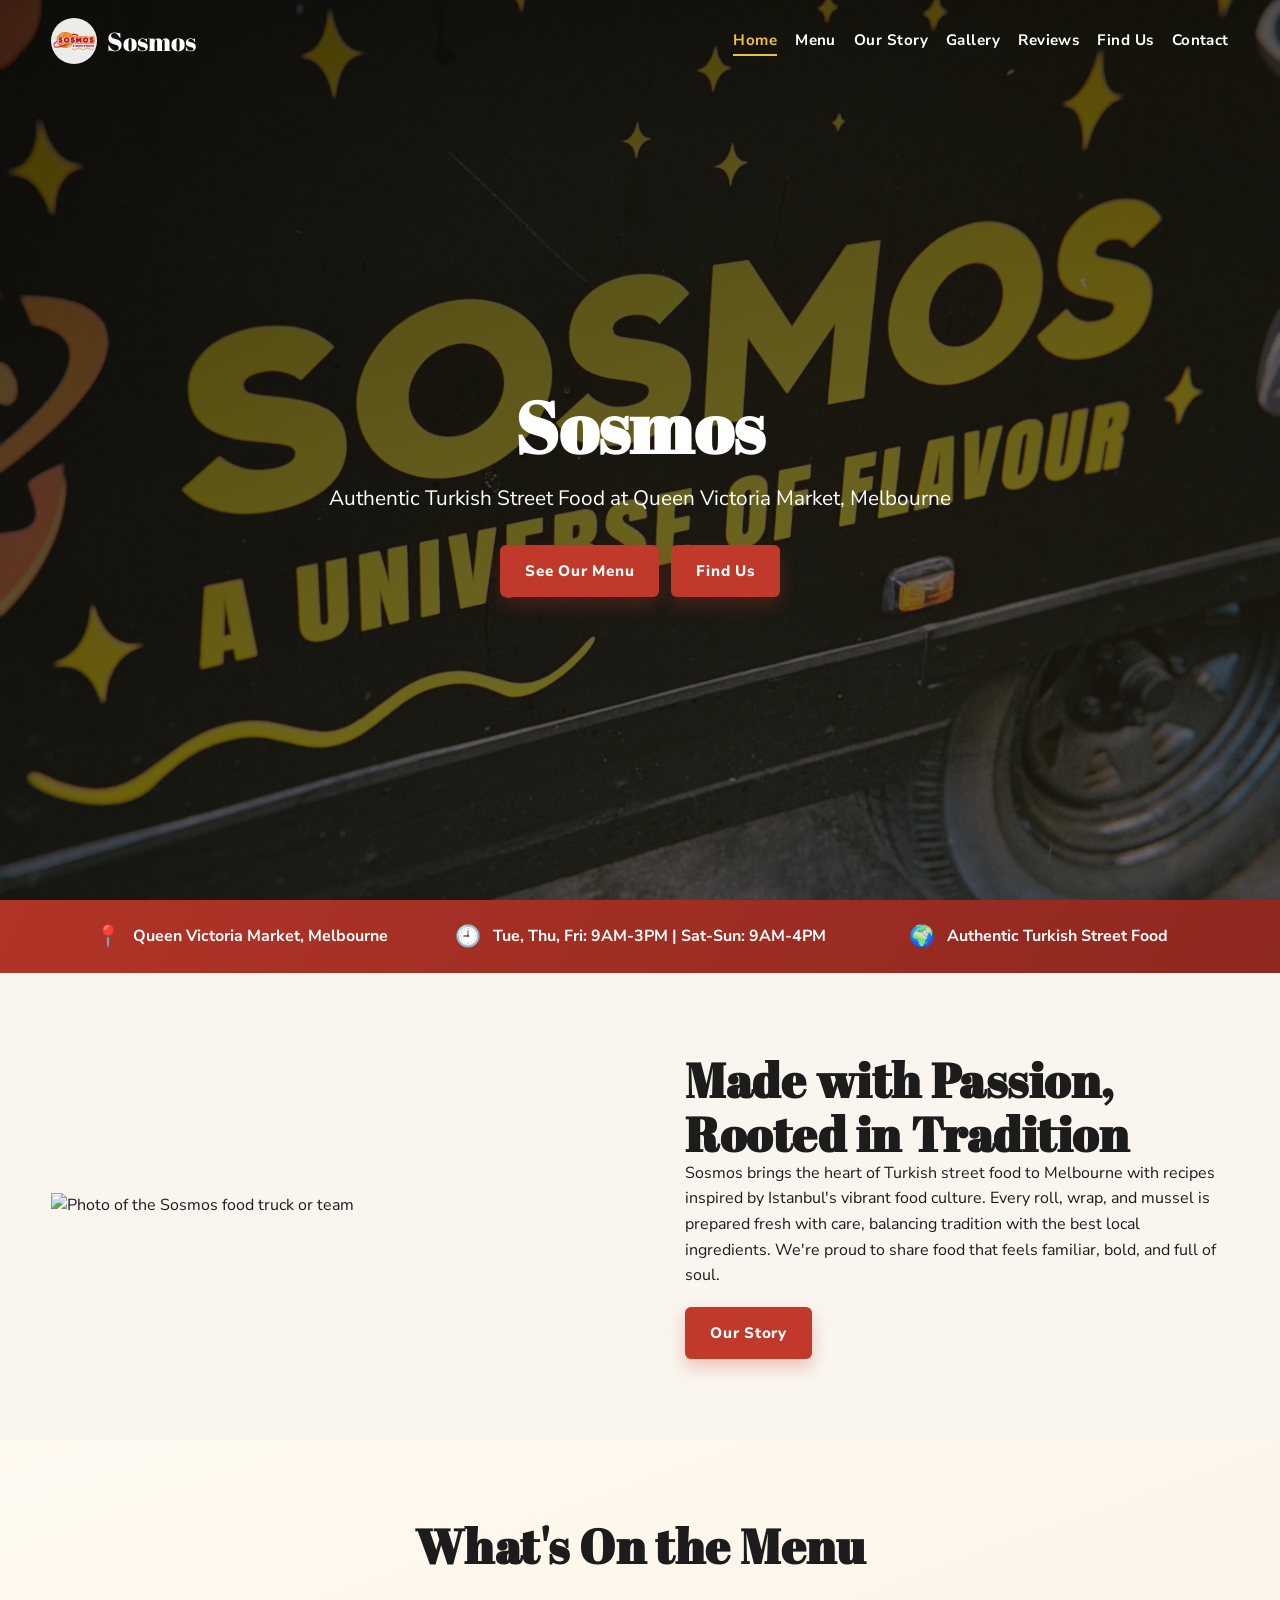
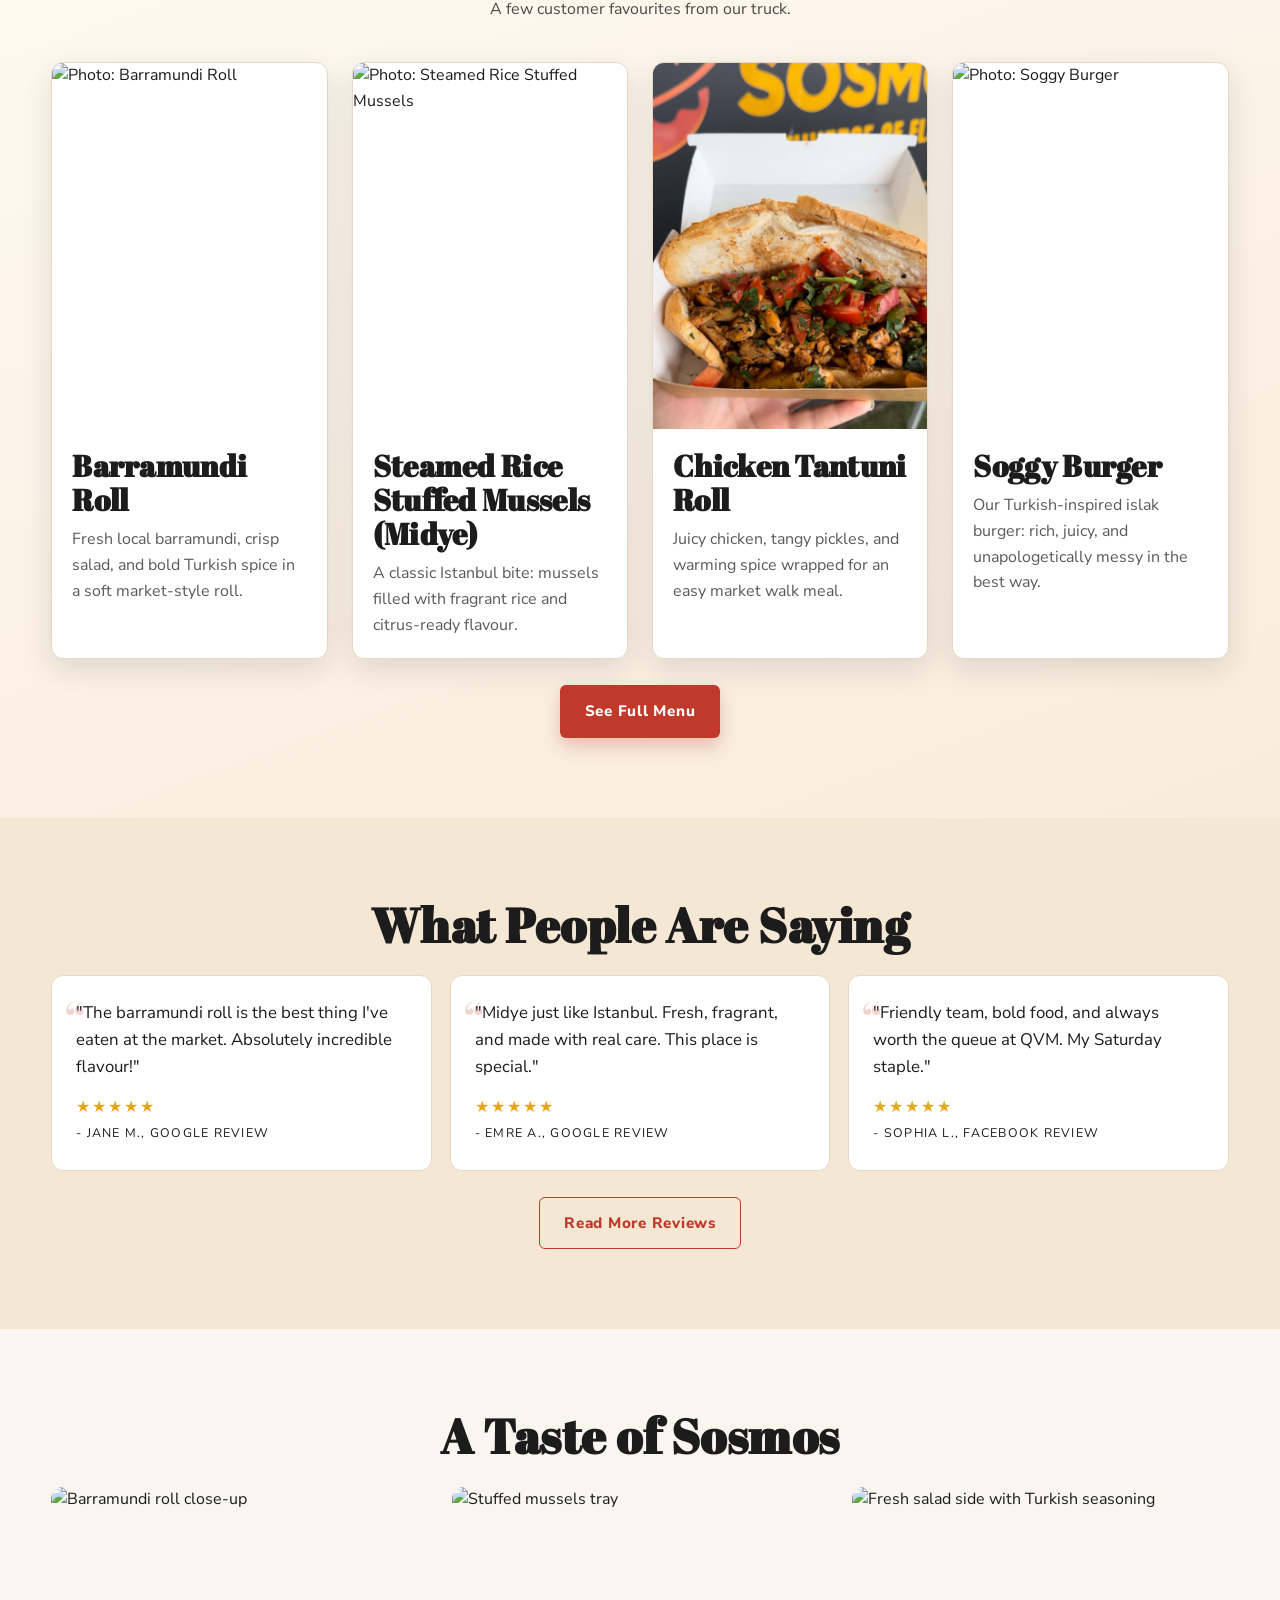
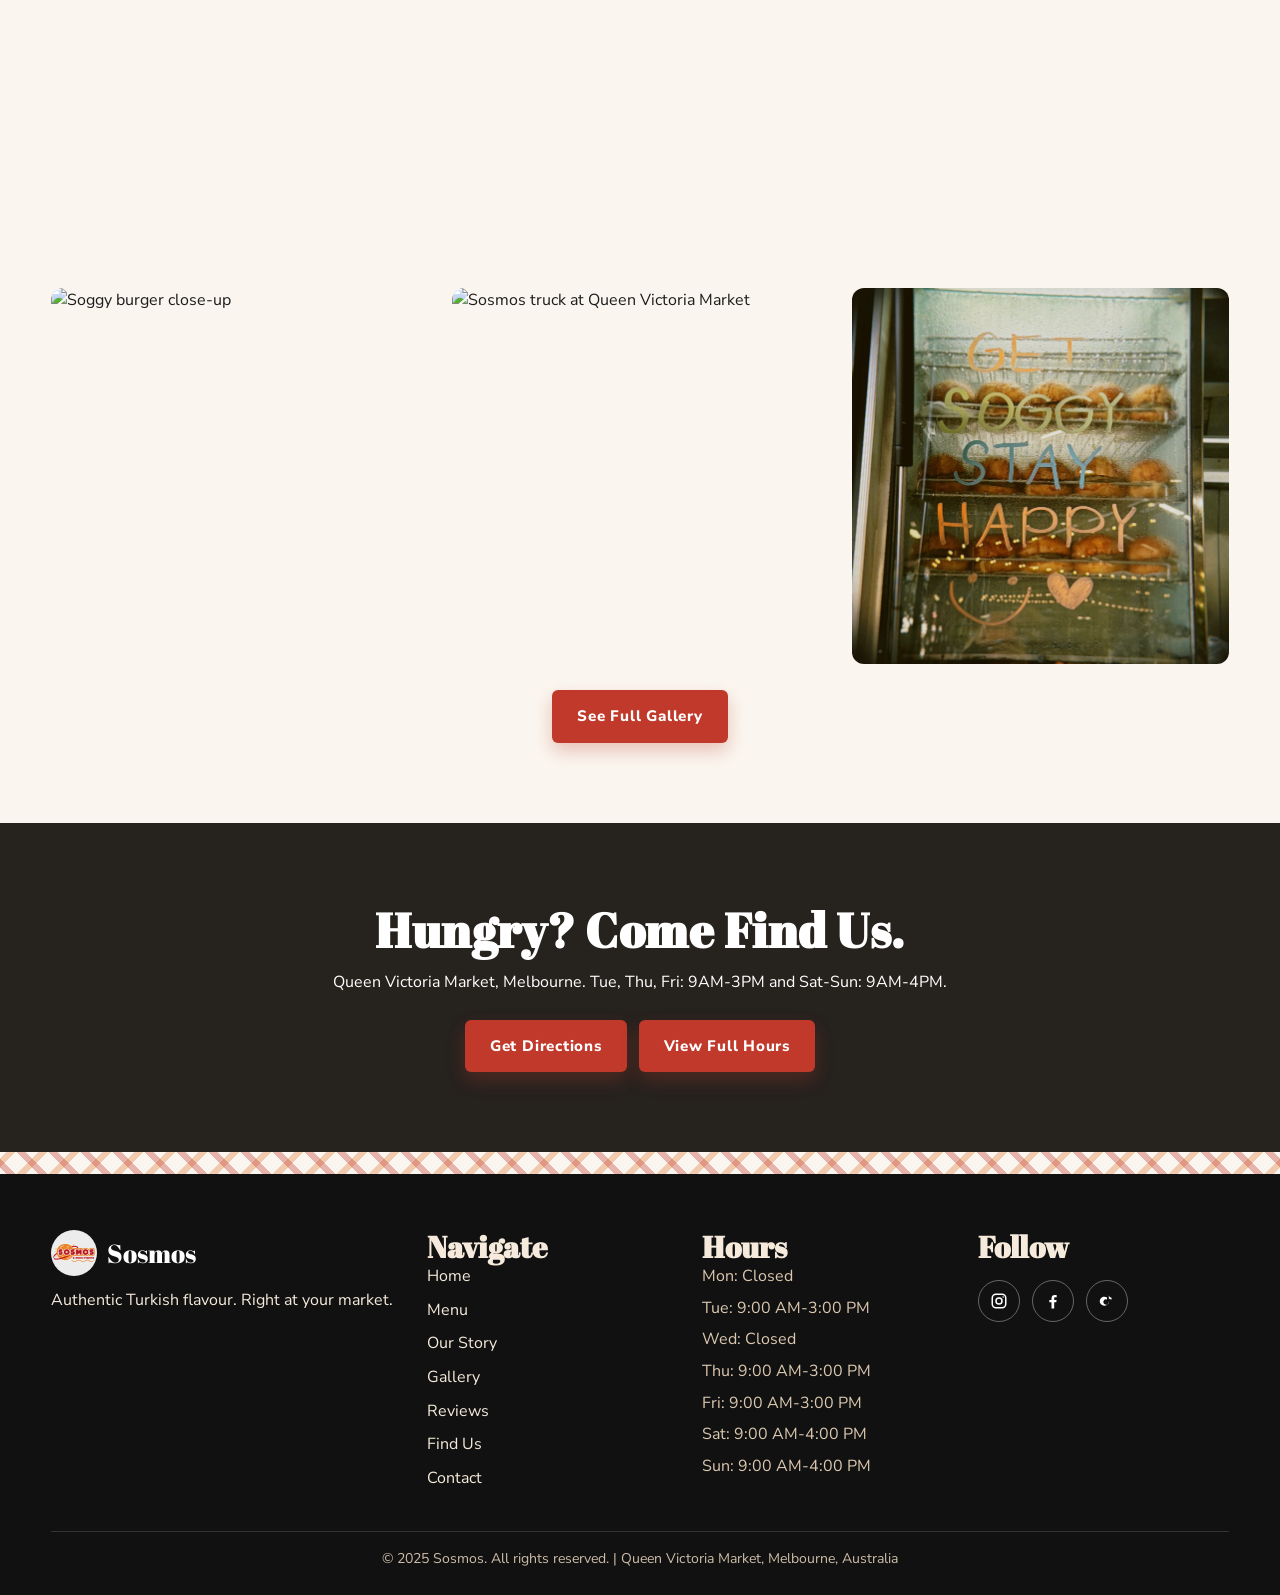
==== index.html @ a7558add "feat: Implement initial Sosmos website with all core pages, styling, and assets." ====
<!DOCTYPE html>
<html lang="en">

<head>
  <meta charset="UTF-8" />
  <meta name="viewport" content="width=device-width, initial-scale=1.0" />
  <title>Sosmos — Authentic Turkish Street Food | Queen Victoria Market, Melbourne</title>
  <meta name="description"
    content="Discover Sosmos at Queen Victoria Market in Melbourne for authentic Turkish street food, from barramundi rolls to midye and tantuni wraps." />
  <meta property="og:title" content="Sosmos — Authentic Turkish Street Food" />
  <meta property="og:description"
    content="Authentic Turkish flavour at Queen Victoria Market, Melbourne. Visit Sosmos for fresh, made-to-order street food." />
  <meta property="og:image" content="assets/images/og-placeholder.jpg" />
  <meta property="og:url" content="https://example.com/sosmos" />
  <link rel="preconnect" href="https://fonts.googleapis.com" />
  <link rel="preconnect" href="https://fonts.gstatic.com" crossorigin />
  <link
    href="https://fonts.googleapis.com/css2?family=Abril+Fatface&family=Nunito+Sans:wght@400;600;700;800&display=swap"
    rel="stylesheet" />
  <link rel="stylesheet" href="https://cdnjs.cloudflare.com/ajax/libs/font-awesome/6.5.2/css/all.min.css"
    integrity="sha512-SnH5WK+bZxgPHs44uWix+LLJAJ9/2PkPKZ5QiAj6Ta86w+fsb2TkR4j8l9ggpc8X+Ytst4yBo/hH+8FkLivBtw=="
    crossorigin="anonymous" referrerpolicy="no-referrer" />
  <link rel="stylesheet" href="css/styles.css" />
</head>

<body>
  <header class="site-header">
    <div class="container nav-wrap">
      <a class="logo-link" href="index.html" aria-label="Sosmos home">
        <img class="logo-image" src="assets/images/sosmos-logo.png" alt="Sosmos logo" />
        <span>Sosmos</span>
      </a>
      <button class="menu-toggle" aria-label="Toggle navigation" aria-expanded="false" aria-controls="siteNav">
        <span></span><span></span><span></span>
      </button>
      <nav>
        <ul class="nav-menu" id="siteNav">
          <li><a class="nav-link" href="index.html">Home</a></li>
          <li><a class="nav-link" href="menu.html">Menu</a></li>
          <li><a class="nav-link" href="story.html">Our Story</a></li>
          <li><a class="nav-link" href="gallery.html">Gallery</a></li>
          <li><a class="nav-link" href="reviews.html">Reviews</a></li>
          <li><a class="nav-link" href="find-us.html">Find Us</a></li>
          <li><a class="nav-link" href="contact.html">Contact</a></li>
        </ul>
      </nav>
    </div>
  </header>

  <main>
    <section class="hero">
      <div class="hero-bg">
        <img src="assets/images/sosmos-exterior.JPG"
          alt="Hero background — food truck at Queen Victoria Market, vibrant and busy">
      </div>
      <div class="hero-content hero-animate">
        <h1>Sosmos</h1>
        <p>Authentic Turkish Street Food at Queen Victoria Market, Melbourne</p>
        <div class="hero-actions">
          <a class="btn btn-primary" href="menu.html">See Our Menu</a>
          <a class="btn btn-primary" href="find-us.html">Find Us</a>
        </div>
      </div>
    </section>

    <section class="info-banner">
      <div class="container info-grid">
        <div class="info-item"><span aria-hidden="true">📍</span> Queen Victoria Market, Melbourne</div>
        <div class="info-item"><span aria-hidden="true">🕘</span> Tue, Thu, Fri: 9AM-3PM | Sat-Sun: 9AM-4PM</div>
        <div class="info-item"><span aria-hidden="true">🌍</span> Authentic Turkish Street Food</div>
      </div>
    </section>

    <section class="section">
      <div class="container grid-2">
        <div class="reveal">
          <img src="assets/images/truck.png" alt="Photo of the Sosmos food truck or team">
        </div>
        <div class="reveal">
          <h2>Made with Passion, Rooted in Tradition</h2>
          <p>
            Sosmos brings the heart of Turkish street food to Melbourne with recipes inspired by Istanbul's vibrant food
            culture.
            Every roll, wrap, and mussel is prepared fresh with care, balancing tradition with the best local
            ingredients.
            We're proud to share food that feels familiar, bold, and full of soul.
          </p>
          <p style="margin-top: 18px">
            <a class="btn btn-primary" href="story.html">Our Story</a>
          </p>
        </div>
      </div>
    </section>

    <section class="section section-alt">
      <div class="container">
        <h2 class="section-title">What's On the Menu</h2>
        <p class="section-lead">A few customer favourites from our truck.</p>
        <div class="featured-grid stagger">
          <article class="card reveal">
            <img src="assets/images/barramundi-roll.png" alt="Photo: Barramundi Roll">
            <div class="card-body">
              <h3>Barramundi Roll</h3>
              <p>Fresh local barramundi, crisp salad, and bold Turkish spice in a soft market-style roll.</p>
            </div>
          </article>
          <article class="card reveal">
            <img src="assets/images/mussel.png" alt="Photo: Steamed Rice Stuffed Mussels">
            <div class="card-body">
              <h3>Steamed Rice Stuffed Mussels (Midye)</h3>
              <p>A classic Istanbul bite: mussels filled with fragrant rice and citrus-ready flavour.</p>
            </div>
          </article>
          <article class="card reveal">
            <img src="assets/images/chicken-roll.png" alt="Photo: Chicken Tantuni Roll">
            <div class="card-body">
              <h3>Chicken Tantuni Roll</h3>
              <p>Juicy chicken, tangy pickles, and warming spice wrapped for an easy market walk meal.</p>
            </div>
          </article>
          <article class="card reveal">
            <img src="assets/images/soggy.png" alt="Photo: Soggy Burger">
            <div class="card-body">
              <h3>Soggy Burger</h3>
              <p>Our Turkish-inspired islak burger: rich, juicy, and unapologetically messy in the best way.</p>
            </div>
          </article>
        </div>
        <p style="text-align: center; margin-top: 26px"><a class="btn btn-primary" href="menu.html">See Full Menu</a>
        </p>
      </div>
    </section>

    <section class="section quote-strip">
      <div class="container">
        <h2 class="section-title">What People Are Saying</h2>
        <div class="quote-cards">
          <article class="quote-card reveal">
            <p>"The barramundi roll is the best thing I've eaten at the market. Absolutely incredible flavour!"</p>
            <div class="stars" aria-label="5 star review">★★★★★</div>
            <small>- Jane M., Google Review</small>
          </article>
          <article class="quote-card reveal">
            <p>"Midye just like Istanbul. Fresh, fragrant, and made with real care. This place is special."</p>
            <div class="stars" aria-label="5 star review">★★★★★</div>
            <small>- Emre A., Google Review</small>
          </article>
          <article class="quote-card reveal">
            <p>"Friendly team, bold food, and always worth the queue at QVM. My Saturday staple."</p>
            <div class="stars" aria-label="5 star review">★★★★★</div>
            <small>- Sophia L., Facebook Review</small>
          </article>
        </div>
        <p style="text-align: center; margin-top: 26px"><a class="btn btn-secondary" href="reviews.html">Read More
            Reviews</a></p>
      </div>
    </section>

    <section class="section">
      <div class="container">
        <h2 class="section-title">A Taste of Sosmos</h2>
        <div class="gallery-grid home-gallery-grid">
          <article class="gallery-card reveal">
            <img src="assets/images/barramundi-1.png" alt="Barramundi roll close-up" />
            <div class="overlay">Barramundi Roll</div>
          </article>
          <article class="gallery-card reveal">
            <img src="assets/images/mussel-1.png" alt="Stuffed mussels tray" />
            <div class="overlay">Stuffed Mussels</div>
          </article>
          <article class="gallery-card reveal">
            <img src="assets/images/salad.png" alt="Fresh salad side with Turkish seasoning" />
            <div class="overlay">Grilled Chicken Salad</div>
          </article>
          <article class="gallery-card reveal">
            <img src="assets/images/soggy-1.png" alt="Soggy burger close-up" />
            <div class="overlay">Soggy Burger</div>
          </article>
          <article class="gallery-card reveal">
            <img src="assets/images/truck-1.png" alt="Sosmos truck at Queen Victoria Market" />
            <div class="overlay">Truck Vibes</div>
          </article>
          <article class="gallery-card reveal">
            <img src="assets/images/stay-happy.JPG" alt="Happy customer with Sosmos food" />
            <div class="overlay">Stay Soggy</div>
          </article>
        </div>
        <p style="text-align: center; margin-top: 26px"><a class="btn btn-primary" href="gallery.html">See Full
            Gallery</a></p>
      </div>
    </section>

    <section class="section" style="background: #26221e; color: #fff">
      <div class="container" style="text-align: center">
        <h2>Hungry? Come Find Us.</h2>
        <p style="margin: 14px auto 24px; max-width: 680px">
          Queen Victoria Market, Melbourne. Tue, Thu, Fri: 9AM-3PM and Sat-Sun: 9AM-4PM.
        </p>
        <div class="hero-actions">
          <a class="btn btn-primary"
            href="https://www.google.com/maps/place/Sosmos+Melbourne/@-37.8069929,144.9510875,17z/data=!3m1!4b1!4m6!3m5!1s0x6ad65de702146683:0xf5a9a5db53d5651f!8m2!3d-37.8069972!4d144.9559584!16s%2Fg%2F11n3yh400d?entry=ttu&g_ep=EgoyMDI2MDMwNS4wIKXMDSoASAFQAw%3D%3D"
            target="_blank" rel="noopener">Get Directions</a>
          <a class="btn btn-primary" href="find-us.html">View Full Hours</a>
        </div>
      </div>
    </section>
  </main>

  <hr class="tile-divider" />
  <footer class="site-footer">
    <div class="container footer-grid">
      <div>
        <a class="logo-link" href="index.html" style="margin-bottom: 12px">
          <img class="logo-image" src="assets/images/sosmos-logo.png" alt="Sosmos logo" />
          <span>Sosmos</span>
        </a>
        <p>Authentic Turkish flavour. Right at your market.</p>
      </div>
      <div class="footer-links">
        <h3>Navigate</h3>
        <a href="index.html">Home</a>
        <a href="menu.html">Menu</a>
        <a href="story.html">Our Story</a>
        <a href="gallery.html">Gallery</a>
        <a href="reviews.html">Reviews</a>
        <a href="find-us.html">Find Us</a>
        <a href="contact.html">Contact</a>
      </div>
      <div>
        <h3>Hours</h3>
        <ul class="footer-hours">
          <li>Mon: Closed</li>
          <li>Tue: 9:00 AM-3:00 PM</li>
          <li>Wed: Closed</li>
          <li>Thu: 9:00 AM-3:00 PM</li>
          <li>Fri: 9:00 AM-3:00 PM</li>
          <li>Sat: 9:00 AM-4:00 PM</li>
          <li>Sun: 9:00 AM-4:00 PM</li>
        </ul>
      </div>
      <div>
        <h3>Follow</h3>
        <div class="social-row">
          <a class="social-btn" href="https://www.instagram.com/sosmos.au" target="_blank" rel="noopener" aria-label="Instagram"><i class="fa-brands fa-instagram"></i></a>
          <a class="social-btn" href="#" aria-label="Facebook"><i class="fa-brands fa-facebook-f"></i></a>
          <a class="social-btn" href="https://www.tiktok.com/@sosmos.au" target="_blank" rel="noopener" aria-label="TikTok"><i class="fa-brands fa-tiktok"></i></a>
        </div>
      </div>
    </div>
    <div class="container footer-bottom">© 2025 Sosmos. All rights reserved. | Queen Victoria Market, Melbourne,
      Australia</div>
  </footer>

  <script src="js/main.js"></script>
</body>

</html>
---- css/styles.css ----
:root {
  --color-primary: #c0392b;
  --color-secondary: #e07b39;
  --color-accent: #f0c040;
  --color-dark: #1c1c1c;
  --color-light: #faf6ef;
  --color-muted: #888888;
  --color-border: #e5d8c8;
  --color-sand: #f4e7d4;
  --shadow-soft: 0 10px 30px rgba(28, 28, 28, 0.12);
  --shadow-hover: 0 16px 36px rgba(28, 28, 28, 0.2);
  --radius-sm: 6px;
  --radius-md: 12px;
  --radius-lg: 20px;
  --max-width: 1280px;
  --transition: 280ms ease;
}

* {
  box-sizing: border-box;
}

html {
  scroll-behavior: smooth;
}

body {
  margin: 0;
  font-family: "Nunito Sans", "Segoe UI", sans-serif;
  color: var(--color-dark);
  background: var(--color-light);
  line-height: 1.6;
}

body::before {
  content: "";
  position: fixed;
  inset: 0;
  pointer-events: none;
  opacity: 0.1;
  background-image:
    radial-gradient(circle at 20% 20%, rgba(192, 57, 43, 0.15) 0 2px, transparent 2px),
    radial-gradient(circle at 80% 80%, rgba(224, 123, 57, 0.15) 0 2px, transparent 2px);
  background-size: 28px 28px;
  z-index: -1;
}

img {
  max-width: 100%;
  display: block;
}

a {
  color: inherit;
  text-decoration: none;
}

p {
  margin: 0;
}

ul {
  margin: 0;
  padding: 0;
  list-style: none;
}

h1,
h2,
h3,
h4 {
  margin: 0;
  font-family: "Abril Fatface", "Georgia", serif;
  line-height: 1.12;
  letter-spacing: 0.01em;
}

h1 {
  font-size: clamp(2.8rem, 8vw, 4.5rem);
}

h2 {
  font-size: clamp(2rem, 5vw, 3rem);
}

h3 {
  font-size: clamp(1.4rem, 3vw, 1.9rem);
}

small,
.badge,
.kicker {
  font-size: 0.78rem;
  letter-spacing: 0.1em;
  text-transform: uppercase;
}

.container {
  width: min(var(--max-width), 92vw);
  margin: 0 auto;
}

.section {
  padding: 80px 0;
}

.section-alt {
  background: linear-gradient(160deg, #fffaf1 0%, #f8ecdc 100%);
}

.tile-divider {
  height: 22px;
  border: 0;
  margin: 0;
  background:
    linear-gradient(45deg, transparent 42%, rgba(192, 57, 43, 0.35) 42% 58%, transparent 58%) center/32px 100% repeat-x,
    linear-gradient(-45deg, transparent 42%, rgba(224, 123, 57, 0.35) 42% 58%, transparent 58%) center/32px 100% repeat-x;
}

.section-title {
  text-align: center;
  margin-bottom: 24px;
}

.section-lead {
  text-align: center;
  margin: 0 auto 40px;
  max-width: 780px;
  color: #4a4a4a;
}

.btn,
button {
  display: inline-flex;
  align-items: center;
  justify-content: center;
  gap: 8px;
  padding: 13px 24px;
  border-radius: var(--radius-sm);
  font-weight: 800;
  letter-spacing: 0.05em;
  border: 1px solid transparent;
  transition: transform var(--transition), box-shadow var(--transition), background-color var(--transition), color var(--transition), border-color var(--transition);
  cursor: pointer;
  font-size: 0.95rem;
}

.btn-primary {
  background: var(--color-primary);
  color: #fff;
  box-shadow: 0 8px 18px rgba(192, 57, 43, 0.28);
}

.btn-primary:hover,
.btn-primary:focus-visible {
  background: #a73125;
  transform: translateY(-2px);
  box-shadow: 0 12px 24px rgba(167, 49, 37, 0.32);
}

.btn-secondary {
  border-color: var(--color-primary);
  color: var(--color-primary);
  background: transparent;
}

.btn-secondary:hover,
.btn-secondary:focus-visible {
  background: var(--color-primary);
  color: #fff;
  transform: translateY(-2px);
}

:focus-visible {
  outline: 3px solid var(--color-accent);
  outline-offset: 2px;
}

.site-header {
  position: fixed;
  top: 0;
  left: 0;
  right: 0;
  z-index: 200;
  transition: background-color var(--transition), box-shadow var(--transition), backdrop-filter var(--transition);
}

.site-header.scrolled {
  background: rgba(28, 28, 28, 0.9);
  backdrop-filter: blur(8px);
  box-shadow: 0 10px 24px rgba(0, 0, 0, 0.25);
}

.nav-wrap {
  height: 82px;
  display: flex;
  align-items: center;
  justify-content: space-between;
  gap: 20px;
}

.logo-link {
  display: inline-flex;
  align-items: center;
  gap: 10px;
  font-family: "Abril Fatface", serif;
  color: #fff;
  font-size: 1.6rem;
}

.logo-slot {
  width: 42px;
  height: 42px;
  border: 2px dashed rgba(255, 255, 255, 0.72);
  border-radius: 50%;
  display: grid;
  place-items: center;
  font-size: 0.8rem;
}

.logo-image {
  width: 46px;
  height: 46px;
  object-fit: contain;
  border-radius: 50%;
  background: rgba(255, 255, 255, 0.92);
  padding: 2px;
}

.nav-menu {
  display: flex;
  align-items: center;
  gap: 18px;
}

.nav-link {
  position: relative;
  color: #fff;
  font-weight: 700;
  font-size: 0.95rem;
  letter-spacing: 0.03em;
}

.nav-link::after {
  content: "";
  position: absolute;
  left: 0;
  bottom: -6px;
  width: 100%;
  height: 2px;
  transform: scaleX(0);
  transform-origin: right;
  transition: transform var(--transition);
  background: var(--color-accent);
}

.nav-link:hover::after,
.nav-link:focus-visible::after,
.nav-link.active::after {
  transform: scaleX(1);
  transform-origin: left;
}

.nav-link.active {
  color: var(--color-accent);
}

.menu-toggle {
  display: none;
  background: none;
  border: 0;
  padding: 6px;
}

.menu-toggle span {
  width: 24px;
  height: 2px;
  background: #fff;
  display: block;
  margin: 5px 0;
  transition: var(--transition);
}

main {
  overflow: hidden;
}

.hero {
  min-height: 100vh;
  display: grid;
  place-items: center;
  text-align: center;
  color: #fff;
  padding-top: 84px;
  position: relative;
  overflow: hidden;
}

.hero::before {
  content: "";
  position: absolute;
  inset: 0;
  background: linear-gradient(160deg, rgba(5, 5, 5, 0.74), rgba(28, 28, 28, 0.5));
}

.hero-bg {
  position: absolute;
  inset: 0;
  z-index: -1;
}

.hero-bg img {
  width: 100%;
  height: 100%;
  object-fit: cover;
  display: block;
  object-position: center 55%;
}

.hero-bg .img-placeholder {
  width: 100%;
  height: 100%;
  aspect-ratio: auto;
  border-radius: 0;
}

.hero-content {
  position: relative;
  z-index: 1;
  width: min(900px, 92vw);
}

.hero h1 {
  margin-bottom: 14px;
}

.hero p {
  font-size: clamp(1rem, 2.5vw, 1.3rem);
  margin-bottom: 30px;
}

.page-header {
  margin-top: 82px;
  min-height: 200px;
  padding: 28px 0;
  display: flex;
  align-items: center;
  justify-content: center;
  text-align: center;
  color: #fff;
  background:
    linear-gradient(135deg, rgba(192, 57, 43, 0.95) 0%, rgba(28, 28, 28, 0.98) 100%);
}

.page-header__title {
  font-size: clamp(2rem, 4.7vw, 3.5rem);
  letter-spacing: 0.03em;
  color: #fff;
  animation: pageHeaderIn 300ms ease both;
}

.page-header__accent {
  width: 60px;
  height: 2px;
  background: var(--color-accent);
  margin: 14px auto 12px;
  border-radius: 2px;
  animation: pageHeaderIn 300ms ease both;
  animation-delay: 60ms;
}

.page-header__breadcrumb {
  margin: 0;
  font-size: 0.86rem;
  color: rgba(255, 255, 255, 0.62);
  animation: pageHeaderIn 300ms ease both;
  animation-delay: 150ms;
}

.page-header__breadcrumb a {
  color: rgba(255, 255, 255, 0.9);
}

.page-header__breadcrumb a:hover,
.page-header__breadcrumb a:focus-visible {
  color: var(--color-accent);
}

.hero-actions {
  display: flex;
  justify-content: center;
  gap: 12px;
  flex-wrap: wrap;
}

.hero-animate {
  animation: heroEnter 700ms ease both;
}

@keyframes heroEnter {
  from {
    opacity: 0;
    transform: translateY(18px);
  }

  to {
    opacity: 1;
    transform: translateY(0);
  }
}

@keyframes pageHeaderIn {
  from {
    opacity: 0;
    transform: translateY(10px);
  }
  to {
    opacity: 1;
    transform: translateY(0);
  }
}

.info-banner {
  background: linear-gradient(120deg, #b13427 0%, #8f281f 100%);
  color: #fff;
  padding: 20px 0;
}

.info-grid {
  display: grid;
  gap: 18px;
  grid-template-columns: repeat(3, minmax(0, 1fr));
}

.info-item {
  display: flex;
  gap: 12px;
  align-items: center;
  justify-content: center;
  text-align: center;
  font-weight: 700;
}

.info-item span {
  font-size: 1.3rem;
}

.grid-2 {
  display: grid;
  gap: 36px;
  align-items: center;
  grid-template-columns: 1.1fr 1fr;
}

.featured-grid,
.menu-grid,
.review-grid,
.gallery-grid,
.story-features,
.transport-grid,
.footer-grid,
.contact-grid,
.find-grid {
  display: grid;
  gap: 24px;
}

.featured-grid {
  grid-template-columns: repeat(4, minmax(0, 1fr));
}

.featured-grid .card>img {
  width: 100%;
  aspect-ratio: 3 / 4;
  object-fit: cover;
  object-position: center;
  display: block;
}

.menu-grid {
  grid-template-columns: repeat(2, minmax(0, 1fr));
}

.menu-grid .card > img {
  width: 100%;
  aspect-ratio: 16 / 10;
  object-fit: contain;
  object-position: var(--img-focus, center 45%);
  background: #f4eadc;
  display: block;
}

.menu-image-shell {
  position: relative;
  width: 100%;
  aspect-ratio: 16 / 10;
  overflow: hidden;
  background: #f4eadc;
}

.menu-image-shell::before {
  content: "";
  position: absolute;
  inset: -14px;
  background-image: var(--menu-bg-image);
  background-size: cover;
  background-position: var(--img-focus, center 45%);
  filter: blur(16px) saturate(1.05);
  transform: scale(1.08);
  opacity: 0.62;
}

.menu-image-main {
  position: relative;
  z-index: 1;
  width: 100%;
  height: 100%;
  object-fit: contain;
  object-position: var(--img-focus, center 45%);
  padding: 8px;
  box-sizing: border-box;
  display: block;
  background: transparent;
}

.review-grid {
  grid-template-columns: repeat(3, minmax(0, 1fr));
}

.gallery-grid {
  grid-template-columns: repeat(4, minmax(0, 1fr));
  grid-auto-flow: dense;
}

.home-gallery-grid {
  grid-template-columns: repeat(3, minmax(0, 1fr));
}

.story-features {
  grid-template-columns: repeat(3, minmax(0, 1fr));
}

.gallery-card.tall {
  grid-row: span 2;
}

.gallery-card.wide {
  grid-column: span 2;
}

.card {
  background: #fff;
  border-radius: var(--radius-md);
  border: 1px solid var(--color-border);
  box-shadow: var(--shadow-soft);
  overflow: hidden;
}

.card-body {
  padding: 20px;
  display: grid;
  gap: 10px;
}

.card p {
  color: #5a5a5a;
}

.card:hover {
  transform: translateY(-4px);
  box-shadow: var(--shadow-hover);
}

.img-placeholder {
  position: relative;
  width: 100%;
  border-radius: var(--radius-md);
  border: 1px solid rgba(224, 123, 57, 0.28);
  background:
    linear-gradient(140deg, rgba(224, 123, 57, 0.65), rgba(250, 246, 239, 0.88)),
    repeating-linear-gradient(45deg, rgba(255, 255, 255, 0.2) 0 10px, rgba(192, 57, 43, 0.12) 10px 20px);
  display: grid;
  place-items: center;
  text-align: center;
  padding: 16px;
  box-shadow: inset 0 0 0 1px rgba(255, 255, 255, 0.28), inset 0 -28px 40px rgba(0, 0, 0, 0.14);
}

.img-placeholder::before {
  content: "📷";
  font-size: 1.8rem;
  display: block;
  margin-bottom: 8px;
}

.img-placeholder strong {
  font-family: "Nunito Sans", sans-serif;
  font-weight: 800;
  font-size: 0.95rem;
}

.ratio-16-9 {
  aspect-ratio: 16 / 9;
}

.ratio-4-3 {
  aspect-ratio: 4 / 3;
}

.ratio-1-1 {
  aspect-ratio: 1 / 1;
}

.ratio-3-4 {
  aspect-ratio: 3 / 4;
}

.quote-strip {
  background: var(--color-sand);
}

.quote-cards {
  display: grid;
  gap: 18px;
  grid-template-columns: repeat(3, minmax(0, 1fr));
}

.quote-card {
  background: #fff;
  border: 1px solid var(--color-border);
  border-radius: var(--radius-md);
  padding: 24px;
  position: relative;
}

.quote-card::before {
  content: "\201C";
  position: absolute;
  top: 6px;
  left: 12px;
  font-family: "Abril Fatface", serif;
  font-size: 3rem;
  color: rgba(192, 57, 43, 0.22);
}

.quote-card p {
  font-size: 1.05rem;
  margin-bottom: 14px;
}

.stars {
  color: #e4a717;
  letter-spacing: 2px;
  font-size: 1rem;
}

.tag-list {
  display: flex;
  flex-wrap: wrap;
  gap: 8px;
}

.tag {
  display: inline-flex;
  align-items: center;
  border: 1px solid #e8c8aa;
  border-radius: 999px;
  padding: 5px 10px;
  font-size: 0.74rem;
  font-weight: 700;
  background: #fff6ed;
  color: #7a3f26;
}

.price-tba {
  color: var(--color-muted);
  font-weight: 700;
}

.filter-tabs,
.menu-tabs {
  display: flex;
  justify-content: center;
  gap: 10px;
  flex-wrap: wrap;
  margin-bottom: 26px;
}

.filter-btn,
.menu-tab {
  padding: 10px 14px;
  border: 1px solid var(--color-border);
  background: #fff;
  border-radius: 999px;
  font-weight: 700;
}

.filter-btn.active,
.menu-tab.active {
  background: var(--color-primary);
  color: #fff;
  border-color: var(--color-primary);
}

.gallery-card {
  position: relative;
  overflow: hidden;
  border-radius: var(--radius-md);
  cursor: pointer;
}

.gallery-card > img {
  width: 100%;
  height: 100%;
  object-fit: cover;
  display: block;
}

.gallery-card:not(.wide):not(.tall) > img {
  aspect-ratio: 1 / 1;
}

.gallery-card.wide > img {
  aspect-ratio: 16 / 9;
}

.gallery-card.tall > img {
  aspect-ratio: 3 / 4;
}

.gallery-card .overlay {
  position: absolute;
  inset: 0;
  background: linear-gradient(180deg, transparent 40%, rgba(28, 28, 28, 0.82));
  color: #fff;
  display: flex;
  align-items: flex-end;
  padding: 16px;
  opacity: 0;
  transition: opacity var(--transition);
  font-weight: 700;
}

.gallery-card:hover .overlay,
.gallery-card:focus-visible .overlay {
  opacity: 1;
}

.lightbox {
  position: fixed;
  inset: 0;
  background: rgba(0, 0, 0, 0.88);
  display: none;
  align-items: center;
  justify-content: center;
  z-index: 300;
  padding: 24px;
}

.lightbox.open {
  display: flex;
}

.lightbox-content {
  width: min(900px, 100%);
  color: #fff;
  text-align: center;
}

.lightbox-nav {
  position: absolute;
  top: 50%;
  transform: translateY(-50%);
  border: 0;
  background: rgba(255, 255, 255, 0.2);
  color: #fff;
  width: 46px;
  height: 46px;
  border-radius: 50%;
}

.lightbox-prev {
  left: 20px;
}

.lightbox-next {
  right: 20px;
}

.rating-summary {
  display: flex;
  justify-content: center;
  align-items: center;
  gap: 12px;
  margin-bottom: 28px;
  font-weight: 800;
  font-size: 1.2rem;
}

.review-card {
  padding: 22px;
}

.review-head {
  display: flex;
  justify-content: space-between;
  align-items: center;
  margin-bottom: 12px;
}

.avatar {
  width: 44px;
  height: 44px;
  border-radius: 50%;
  background: linear-gradient(145deg, var(--color-primary), var(--color-secondary));
  color: #fff;
  display: grid;
  place-items: center;
  font-weight: 800;
}

.source-badge {
  font-size: 0.75rem;
  padding: 5px 9px;
  border-radius: 999px;
  background: #f8efe2;
  border: 1px solid #e8d6bf;
}

.hours-table {
  width: 100%;
  border-collapse: collapse;
  margin-top: 14px;
}

.hours-table th,
.hours-table td {
  padding: 10px;
  border-bottom: 1px solid var(--color-border);
  text-align: left;
}

.hours-table tr.closed td {
  color: var(--color-muted);
}

.hours-table tr.today {
  background: #fff3d8;
  font-weight: 800;
}

.map-wrap iframe {
  width: 100%;
  min-height: 500px;
  border: 0;
  border-radius: var(--radius-md);
}

.contact-form {
  display: grid;
  gap: 12px;
}

label {
  font-weight: 700;
  font-size: 0.93rem;
}

input,
select,
textarea {
  width: 100%;
  padding: 12px;
  border-radius: var(--radius-sm);
  border: 1px solid #d8c6af;
  font: inherit;
  background: #fff;
}

.success-alert {
  display: none;
  margin-top: 14px;
  padding: 12px 14px;
  border: 1px solid #95cba9;
  background: #eaf8ef;
  color: #245833;
  border-radius: var(--radius-sm);
  font-weight: 700;
}

.social-row {
  display: flex;
  flex-wrap: wrap;
  gap: 12px;
  margin-top: 16px;
}

.social-btn {
  width: 42px;
  height: 42px;
  border-radius: 50%;
  display: inline-grid;
  place-items: center;
  border: 1px solid rgba(255, 255, 255, 0.35);
  color: #fff;
  position: relative;
  transition: background-color var(--transition), transform var(--transition);
}

.social-btn i {
  display: none;
}

.social-btn::before {
  content: "";
  width: 18px;
  height: 18px;
  background: currentColor;
  -webkit-mask-position: center;
  -webkit-mask-repeat: no-repeat;
  -webkit-mask-size: contain;
  mask-position: center;
  mask-repeat: no-repeat;
  mask-size: contain;
}

.social-btn[aria-label="Instagram"]::before {
  -webkit-mask-image: url("../assets/icons/instagram.svg");
  mask-image: url("../assets/icons/instagram.svg");
}

.social-btn[aria-label="Facebook"]::before {
  -webkit-mask-image: url("../assets/icons/facebook.svg");
  mask-image: url("../assets/icons/facebook.svg");
}

.social-btn[aria-label="TikTok"]::before {
  -webkit-mask-image: url("../assets/icons/tiktok.svg");
  mask-image: url("../assets/icons/tiktok.svg");
}

.social-btn:hover,
.social-btn:focus-visible {
  background: var(--color-accent);
  color: var(--color-dark);
  transform: translateY(-2px);
}

.site-footer {
  background: #111;
  color: #f5eadb;
  padding-top: 56px;
}

.footer-grid {
  grid-template-columns: 1.4fr 1fr 1fr 1fr;
  padding-bottom: 32px;
}

.footer-links a {
  display: block;
  margin-bottom: 8px;
  color: #f5eadb;
}

.footer-hours li {
  margin-bottom: 6px;
  color: #dbc8b0;
}

.footer-bottom {
  border-top: 1px solid rgba(255, 255, 255, 0.14);
  padding: 16px 0 24px;
  text-align: center;
  color: #cdbca8;
  font-size: 0.88rem;
}

.reveal {
  opacity: 0;
  transform: translateY(26px);
  transition: opacity 420ms ease, transform 420ms ease;
}

.reveal.visible {
  opacity: 1;
  transform: none;
}

.stagger>* {
  transition-delay: calc(var(--item-index, 0) * 70ms);
}

.transport-grid {
  grid-template-columns: repeat(3, minmax(0, 1fr));
}

.transport-card,
.callout,
.note-block {
  padding: 20px;
  border-radius: var(--radius-md);
  border: 1px solid var(--color-border);
  background: #fff;
}

.find-grid,
.contact-grid {
  grid-template-columns: repeat(2, minmax(0, 1fr));
  align-items: start;
}

@media (max-width: 1024px) {
  .featured-grid {
    grid-template-columns: repeat(2, minmax(0, 1fr));
  }

  .quote-cards {
    grid-template-columns: 1fr;
  }

  .review-grid {
    grid-template-columns: repeat(2, minmax(0, 1fr));
  }

  .gallery-grid {
    grid-template-columns: repeat(3, minmax(0, 1fr));
  }

  .footer-grid {
    grid-template-columns: repeat(2, minmax(0, 1fr));
  }
}

@media (max-width: 768px) {
  .section {
    padding: 48px 0;
  }

  .nav-wrap {
    height: 72px;
  }

  .menu-toggle {
    display: block;
  }

  .nav-menu {
    position: absolute;
    top: 72px;
    right: 0;
    left: 0;
    background: rgba(28, 28, 28, 0.97);
    display: grid;
    gap: 0;
    max-height: 0;
    overflow: hidden;
    transition: max-height var(--transition);
    border-top: 1px solid rgba(255, 255, 255, 0.12);
  }

  .nav-menu.open {
    max-height: 440px;
  }

  .nav-menu li {
    border-bottom: 1px solid rgba(255, 255, 255, 0.08);
  }

  .nav-link {
    display: block;
    padding: 14px 4vw;
  }

  .info-grid,
  .grid-2,
  .menu-grid,
  .find-grid,
  .contact-grid,
  .transport-grid,
  .story-features,
  .footer-grid {
    grid-template-columns: 1fr;
  }

  .featured-grid {
    display: flex;
    overflow-x: auto;
    gap: 16px;
    padding-bottom: 12px;
    scroll-snap-type: x mandatory;
  }

  .featured-grid .card {
    min-width: 78vw;
    scroll-snap-align: start;
  }

  .review-grid,
  .gallery-grid {
    grid-template-columns: 1fr;
  }

  .gallery-card.wide,
  .gallery-card.tall {
    grid-column: auto;
    grid-row: auto;
  }

  .hero-actions {
    flex-direction: column;
  }

  .page-header {
    margin-top: 72px;
    min-height: 150px;
    padding: 22px 0;
  }
}
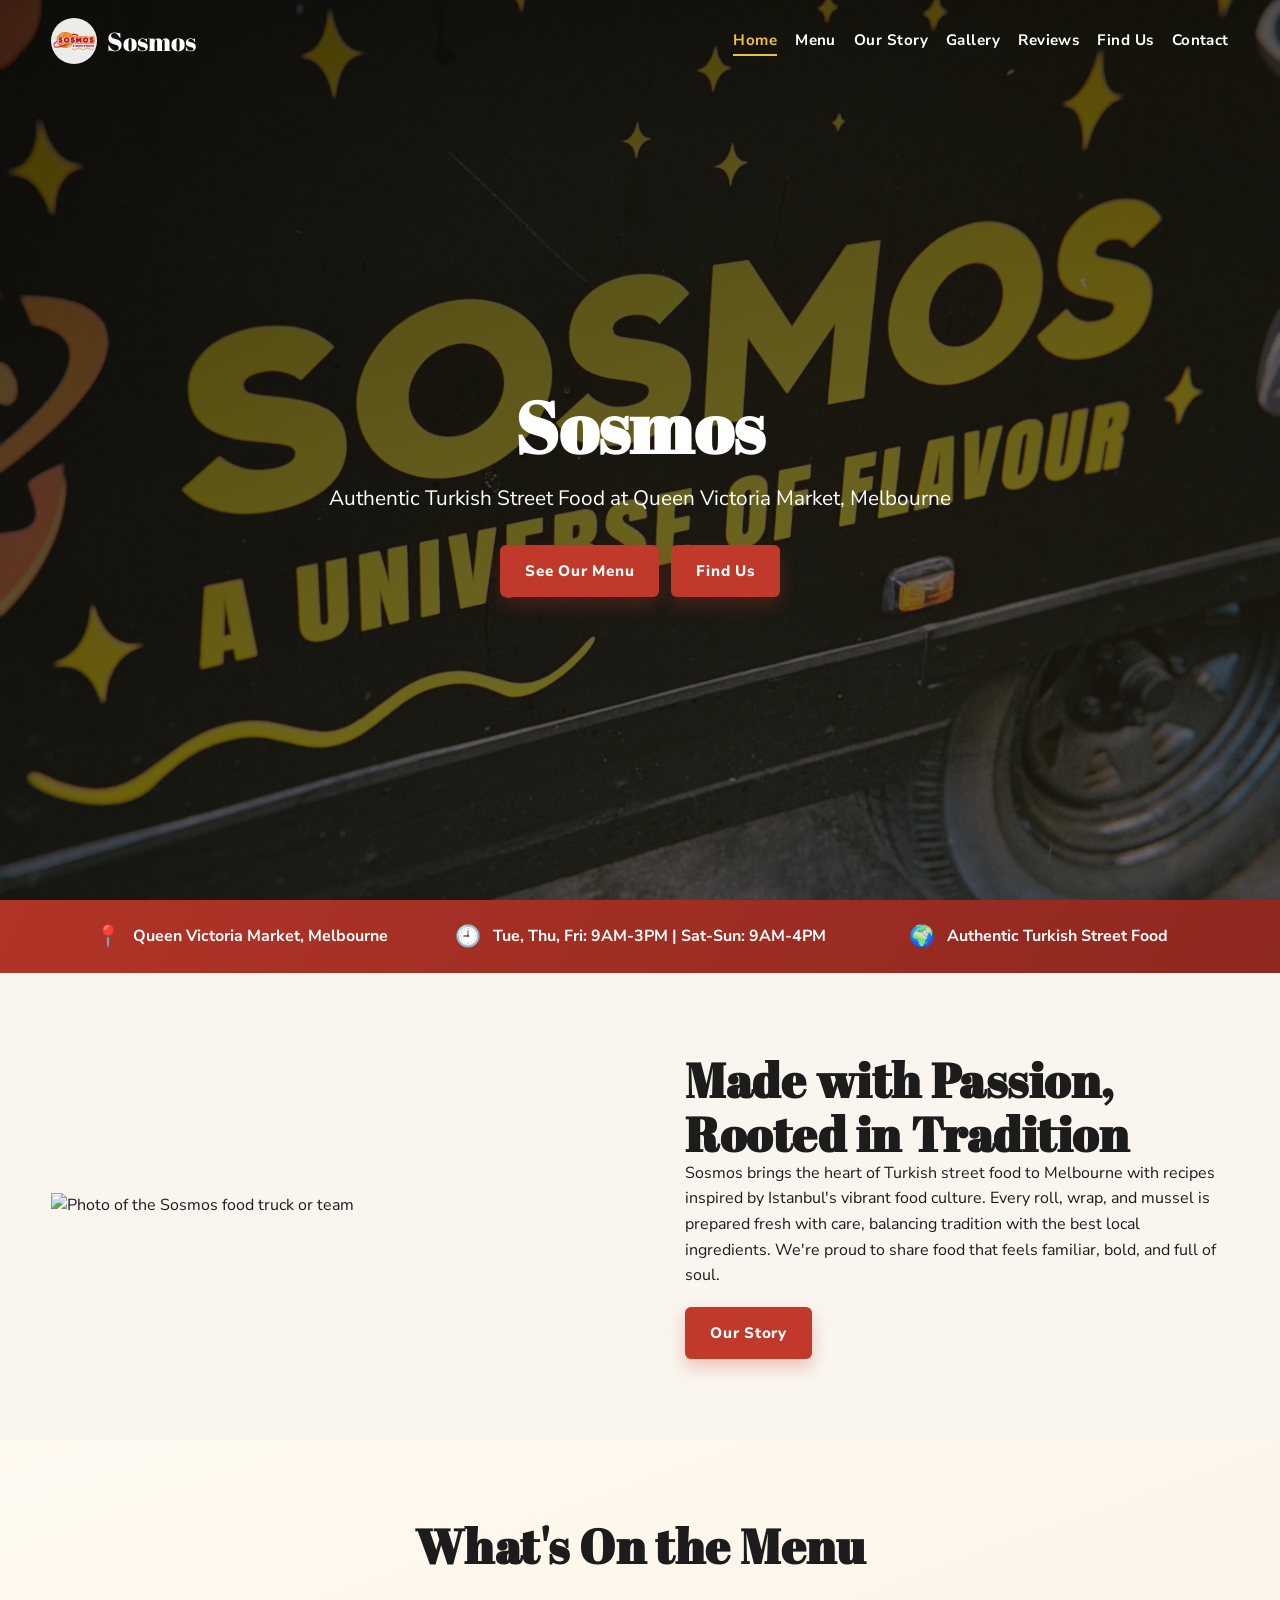
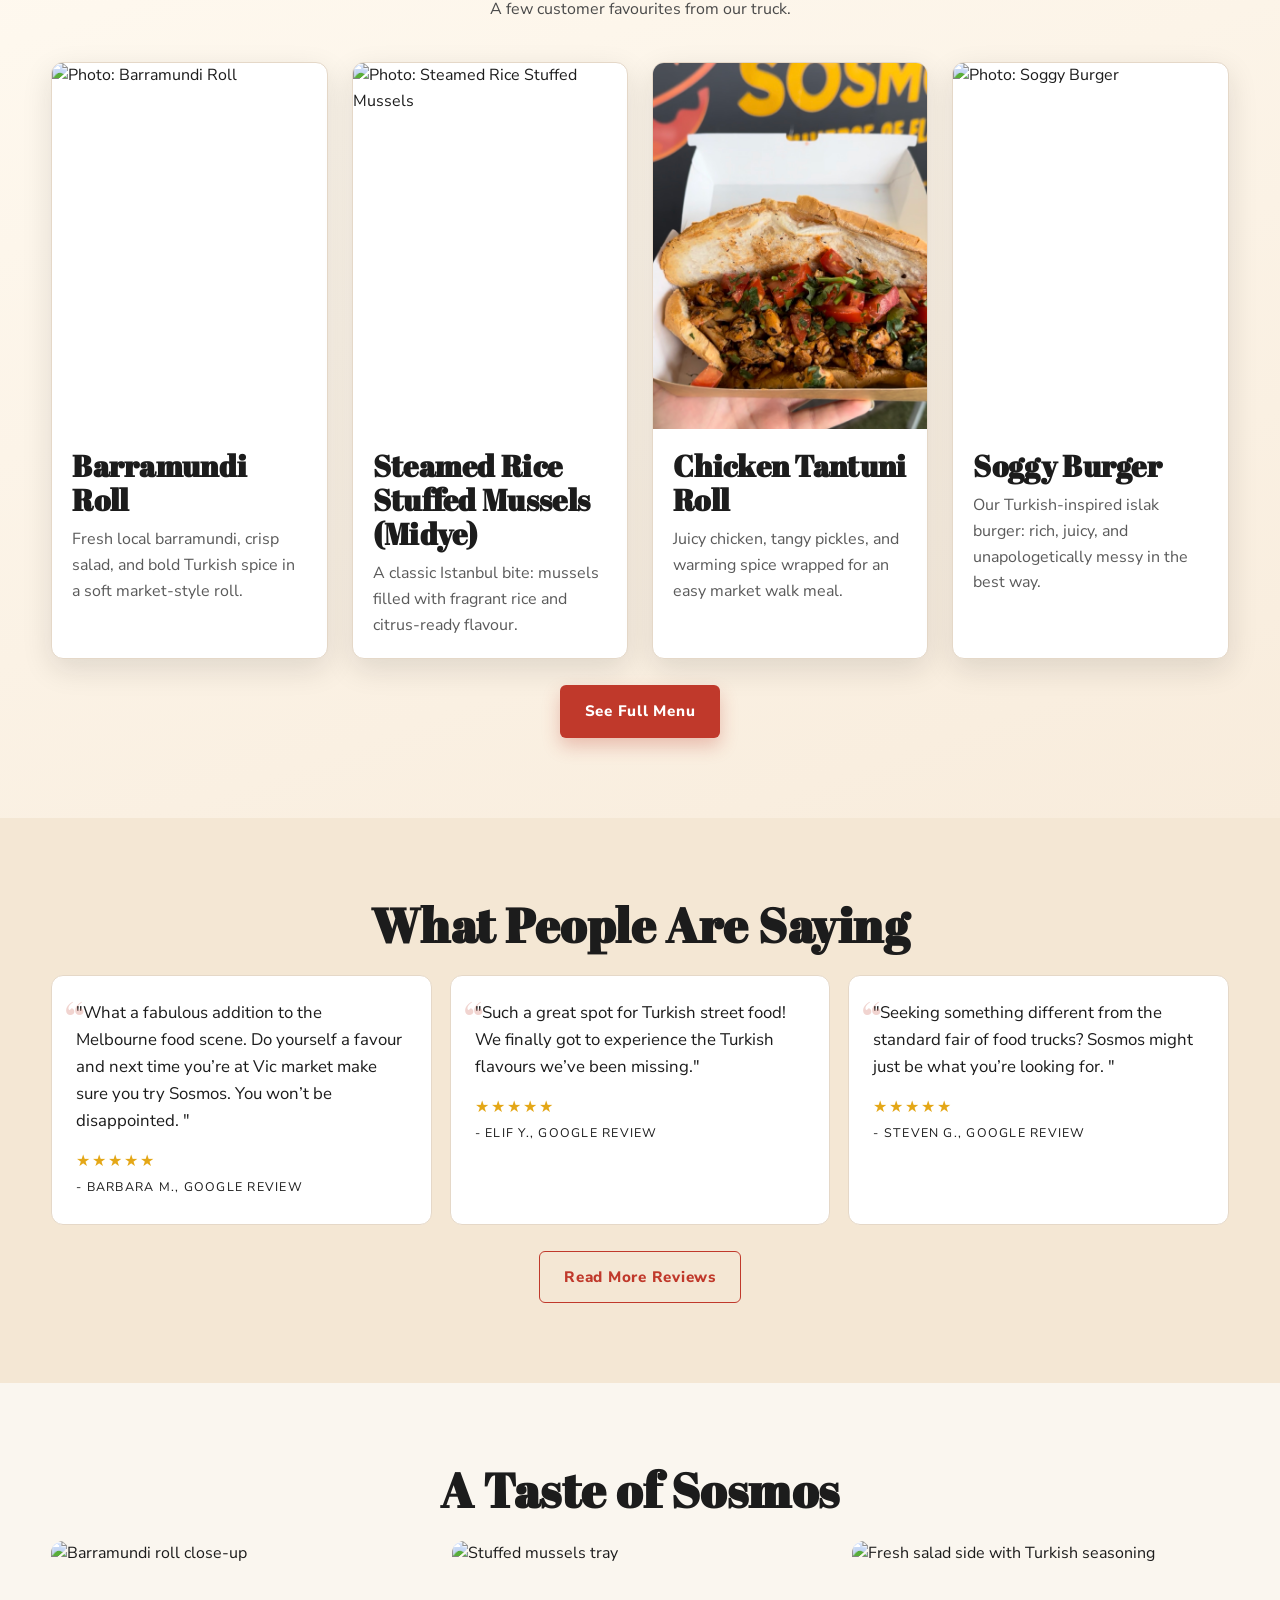
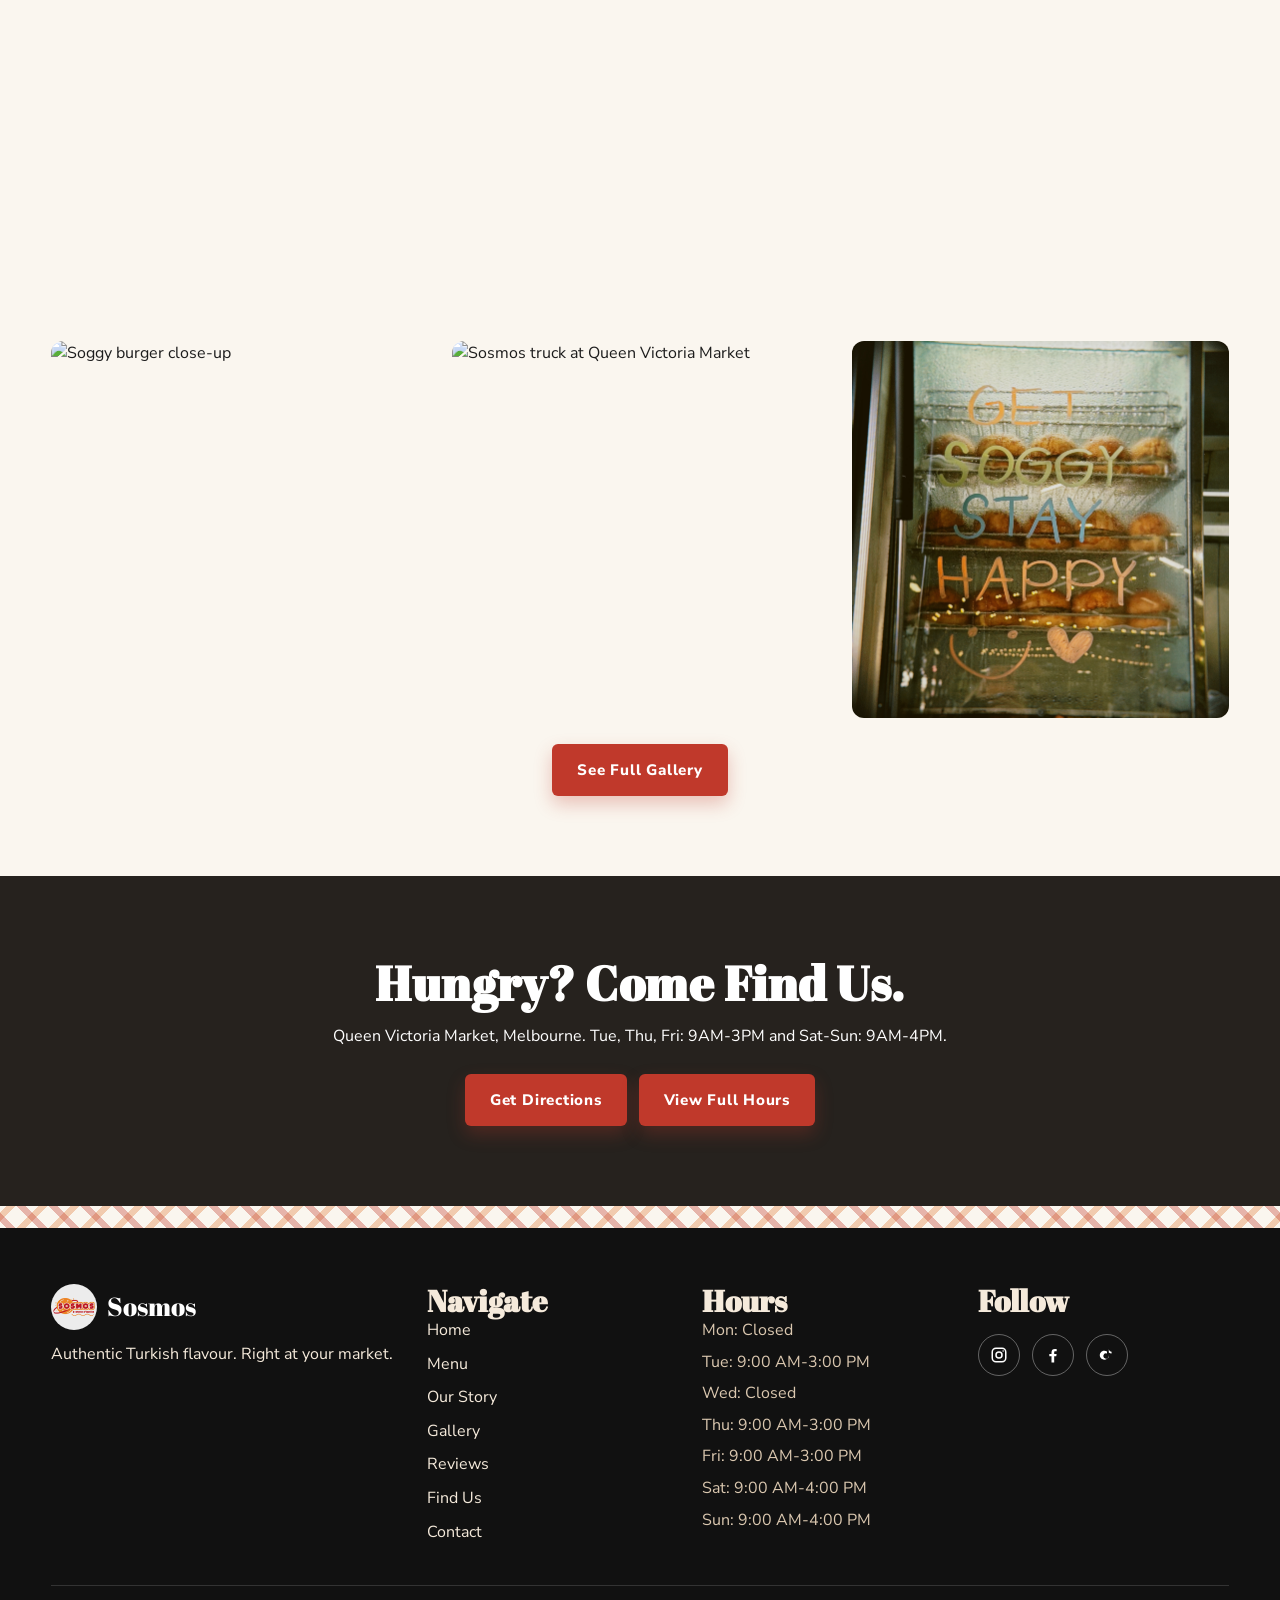
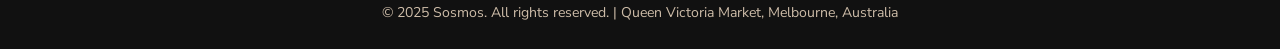
==== commit ca9bc42c: "updates" ====
--- a/index.html
+++ b/index.html
@@ -134,21 +134,24 @@
     <section class="section quote-strip">
       <div class="container">
         <h2 class="section-title">What People Are Saying</h2>
-        <div class="quote-cards">
+        <div class="quote-cards" id="homeReviewCards">
           <article class="quote-card reveal">
-            <p>"The barramundi roll is the best thing I've eaten at the market. Absolutely incredible flavour!"</p>
+            <p>"What a fabulous addition to the Melbourne food scene. Do yourself a favour and next time you’re at Vic
+              market make sure you try Sosmos. You won’t be disappointed. "</p>
             <div class="stars" aria-label="5 star review">★★★★★</div>
-            <small>- Jane M., Google Review</small>
+            <small>- Barbara M., Google Review</small>
           </article>
           <article class="quote-card reveal">
-            <p>"Midye just like Istanbul. Fresh, fragrant, and made with real care. This place is special."</p>
+            <p>"Such a great spot for Turkish street food! We finally got to experience the Turkish flavours we’ve been
+              missing."</p>
             <div class="stars" aria-label="5 star review">★★★★★</div>
-            <small>- Emre A., Google Review</small>
+            <small>- Elif Y., Google Review</small>
           </article>
           <article class="quote-card reveal">
-            <p>"Friendly team, bold food, and always worth the queue at QVM. My Saturday staple."</p>
+            <p>"Seeking something different from the standard fair of food trucks? Sosmos might just be what you’re
+              looking for. "</p>
             <div class="stars" aria-label="5 star review">★★★★★</div>
-            <small>- Sophia L., Facebook Review</small>
+            <small>- Steven G., Google Review</small>
           </article>
         </div>
         <p style="text-align: center; margin-top: 26px"><a class="btn btn-secondary" href="reviews.html">Read More
@@ -241,9 +244,11 @@
       <div>
         <h3>Follow</h3>
         <div class="social-row">
-          <a class="social-btn" href="https://www.instagram.com/sosmos.au" target="_blank" rel="noopener" aria-label="Instagram"><i class="fa-brands fa-instagram"></i></a>
+          <a class="social-btn" href="https://www.instagram.com/sosmos.au" target="_blank" rel="noopener"
+            aria-label="Instagram"><i class="fa-brands fa-instagram"></i></a>
           <a class="social-btn" href="#" aria-label="Facebook"><i class="fa-brands fa-facebook-f"></i></a>
-          <a class="social-btn" href="https://www.tiktok.com/@sosmos.au" target="_blank" rel="noopener" aria-label="TikTok"><i class="fa-brands fa-tiktok"></i></a>
+          <a class="social-btn" href="https://www.tiktok.com/@sosmos.au" target="_blank" rel="noopener"
+            aria-label="TikTok"><i class="fa-brands fa-tiktok"></i></a>
         </div>
       </div>
     </div>
@@ -251,7 +256,10 @@
       Australia</div>
   </footer>
 
+  <script>
+    window.SOSMOS_REVIEWS_API_URL = "https://sosmos-google-reviews.anillatici.workers.dev/api/google-reviews";
+  </script>
   <script src="js/main.js"></script>
 </body>
 
-</html>
+</html>
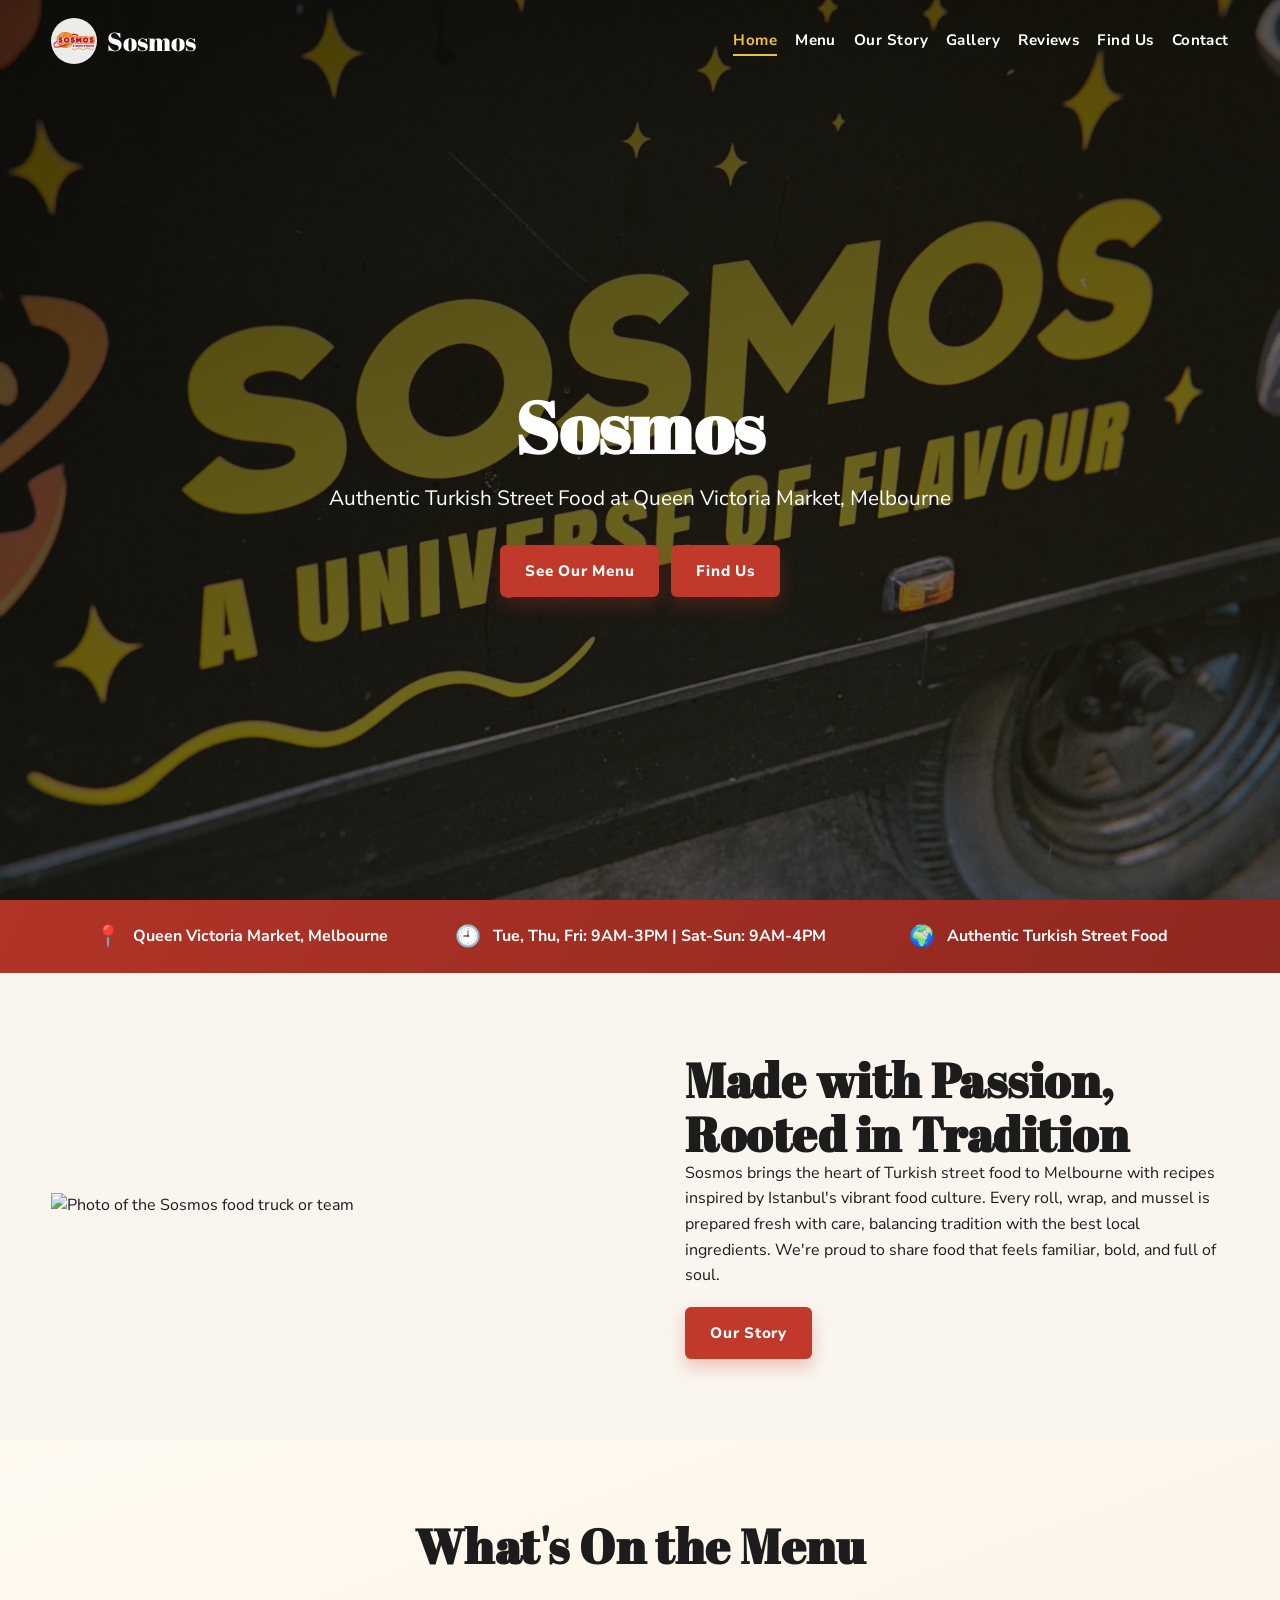
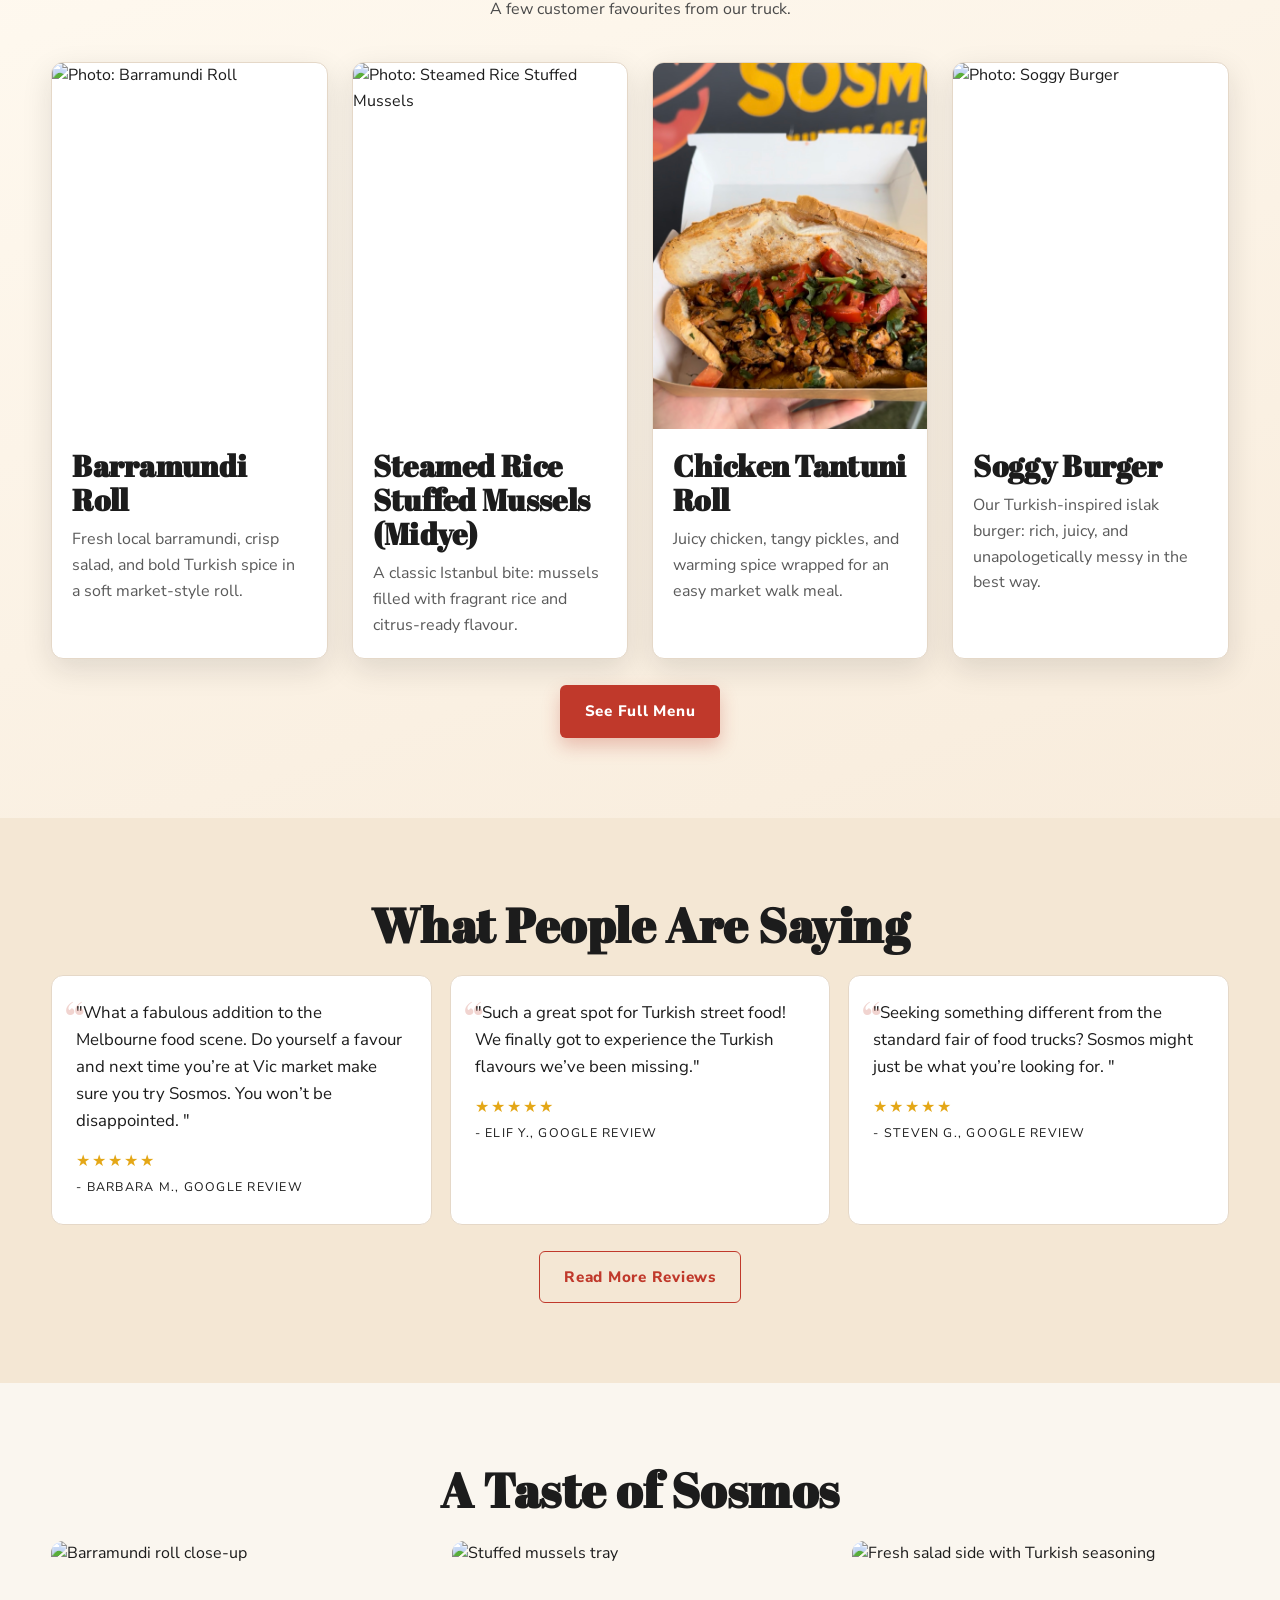
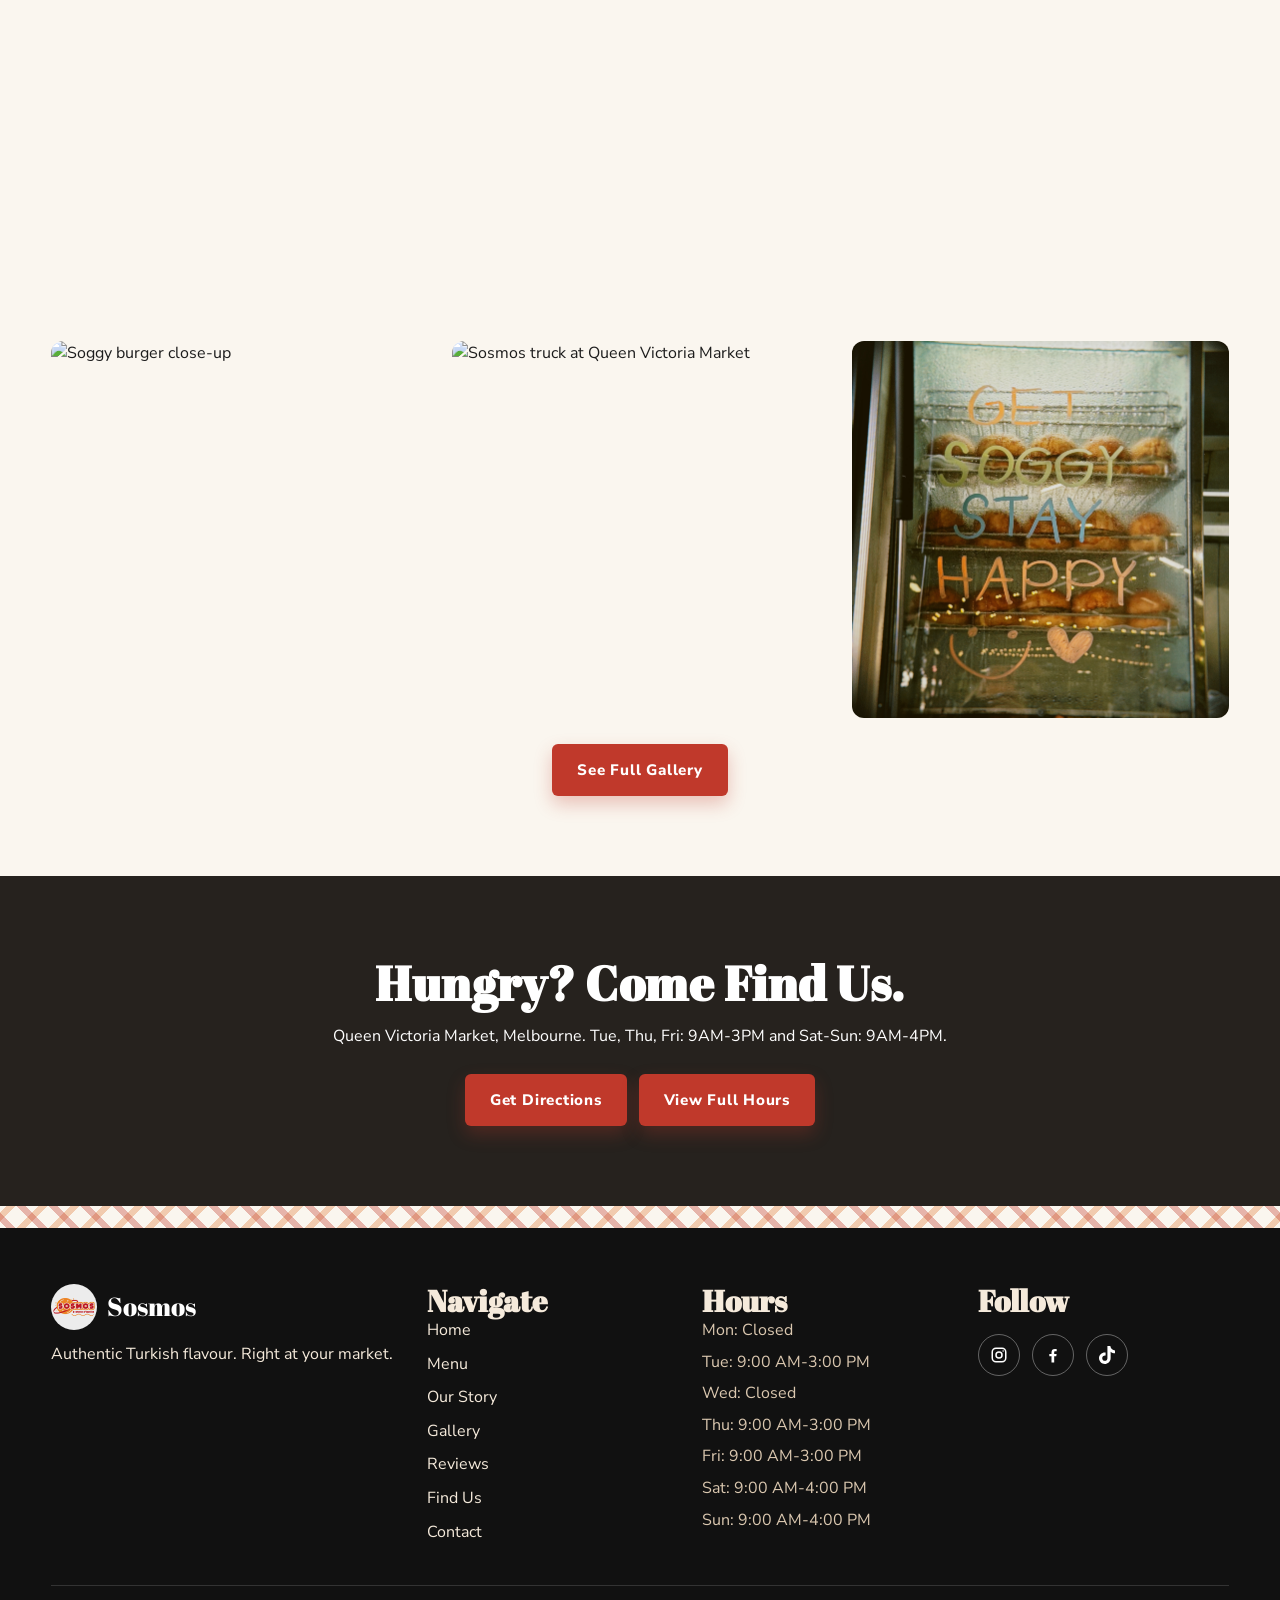
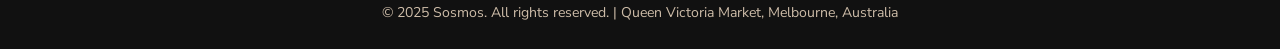
==== commit 4d579c7c: "updates" ====
--- a/index.html
+++ b/index.html
@@ -21,6 +21,10 @@
     integrity="sha512-SnH5WK+bZxgPHs44uWix+LLJAJ9/2PkPKZ5QiAj6Ta86w+fsb2TkR4j8l9ggpc8X+Ytst4yBo/hH+8FkLivBtw=="
     crossorigin="anonymous" referrerpolicy="no-referrer" />
   <link rel="stylesheet" href="css/styles.css" />
+  <script>
+    window.va = window.va || function () { (window.vaq = window.vaq || []).push(arguments); };
+  </script>
+  <script defer src="/_vercel/insights/script.js"></script>
 </head>
 
 <body>
@@ -47,13 +51,16 @@
     </div>
   </header>
 
-  <main>
-    <section class="hero">
-      <div class="hero-bg">
-        <img src="assets/images/sosmos-exterior.JPG"
-          alt="Hero background — food truck at Queen Victoria Market, vibrant and busy">
-      </div>
-      <div class="hero-content hero-animate">
+    <main>
+      <section class="hero">
+        <div class="hero-bg">
+          <picture>
+            <source media="(max-width: 768px)" srcset="assets/images/truck-1.png" />
+            <img src="assets/images/sosmos-exterior.JPG"
+              alt="Hero background — food truck at Queen Victoria Market, vibrant and busy">
+          </picture>
+        </div>
+        <div class="hero-content hero-animate">
         <h1>Sosmos</h1>
         <p>Authentic Turkish Street Food at Queen Victoria Market, Melbourne</p>
         <div class="hero-actions">
@@ -96,7 +103,7 @@
       <div class="container">
         <h2 class="section-title">What's On the Menu</h2>
         <p class="section-lead">A few customer favourites from our truck.</p>
-        <div class="featured-grid stagger">
+        <div class="featured-grid menu-scroll-mobile stagger">
           <article class="card reveal">
             <img src="assets/images/barramundi-roll.png" alt="Photo: Barramundi Roll">
             <div class="card-body">
@@ -262,4 +269,4 @@
   <script src="js/main.js"></script>
 </body>
 
-</html>+</html>
--- a/css/styles.css
+++ b/css/styles.css
@@ -309,6 +309,12 @@
   z-index: -1;
 }
 
+.hero-bg picture {
+  display: block;
+  width: 100%;
+  height: 100%;
+}
+
 .hero-bg img {
   width: 100%;
   height: 100%;
@@ -615,6 +621,28 @@
   aspect-ratio: 3 / 4;
 }
 
+.ratio-9-16 {
+  aspect-ratio: 9 / 16;
+}
+
+.video-placeholder-grid {
+  display: grid;
+  gap: 16px;
+  grid-template-columns: repeat(2, minmax(0, 1fr));
+}
+
+.instagram-embed-card {
+  display: flex;
+  justify-content: center;
+}
+
+.instagram-embed-card .instagram-media {
+  margin: 0 auto !important;
+  min-width: 0 !important;
+  width: 100% !important;
+  max-width: 360px !important;
+}
+
 .quote-strip {
   background: var(--color-sand);
 }
@@ -765,6 +793,20 @@
   width: min(900px, 100%);
   color: #fff;
   text-align: center;
+}
+
+.lightbox-image {
+  display: grid;
+  place-items: center;
+}
+
+.lightbox-image > img {
+  width: auto;
+  max-width: 100%;
+  max-height: 80vh;
+  height: auto;
+  object-fit: contain;
+  border-radius: var(--radius-sm);
 }
 
 .lightbox-nav {
@@ -1025,6 +1067,10 @@
 
   .gallery-grid {
     grid-template-columns: repeat(3, minmax(0, 1fr));
+  }
+
+  .video-placeholder-grid {
+    grid-template-columns: repeat(2, minmax(0, 1fr));
   }
 
   .footer-grid {
@@ -1083,21 +1129,25 @@
     grid-template-columns: 1fr;
   }
 
-  .featured-grid {
+  .menu-scroll-mobile {
     display: flex;
     overflow-x: auto;
+    overflow-y: hidden;
     gap: 16px;
     padding-bottom: 12px;
     scroll-snap-type: x mandatory;
-  }
-
-  .featured-grid .card {
+    touch-action: pan-x;
+    -webkit-overflow-scrolling: touch;
+  }
+
+  .menu-scroll-mobile .card {
     min-width: 78vw;
     scroll-snap-align: start;
   }
 
   .review-grid,
-  .gallery-grid {
+  .gallery-grid,
+  .video-placeholder-grid {
     grid-template-columns: 1fr;
   }
 
@@ -1116,4 +1166,8 @@
     min-height: 150px;
     padding: 22px 0;
   }
-}
+
+  .hero-bg img {
+    object-position: center 35%;
+  }
+}
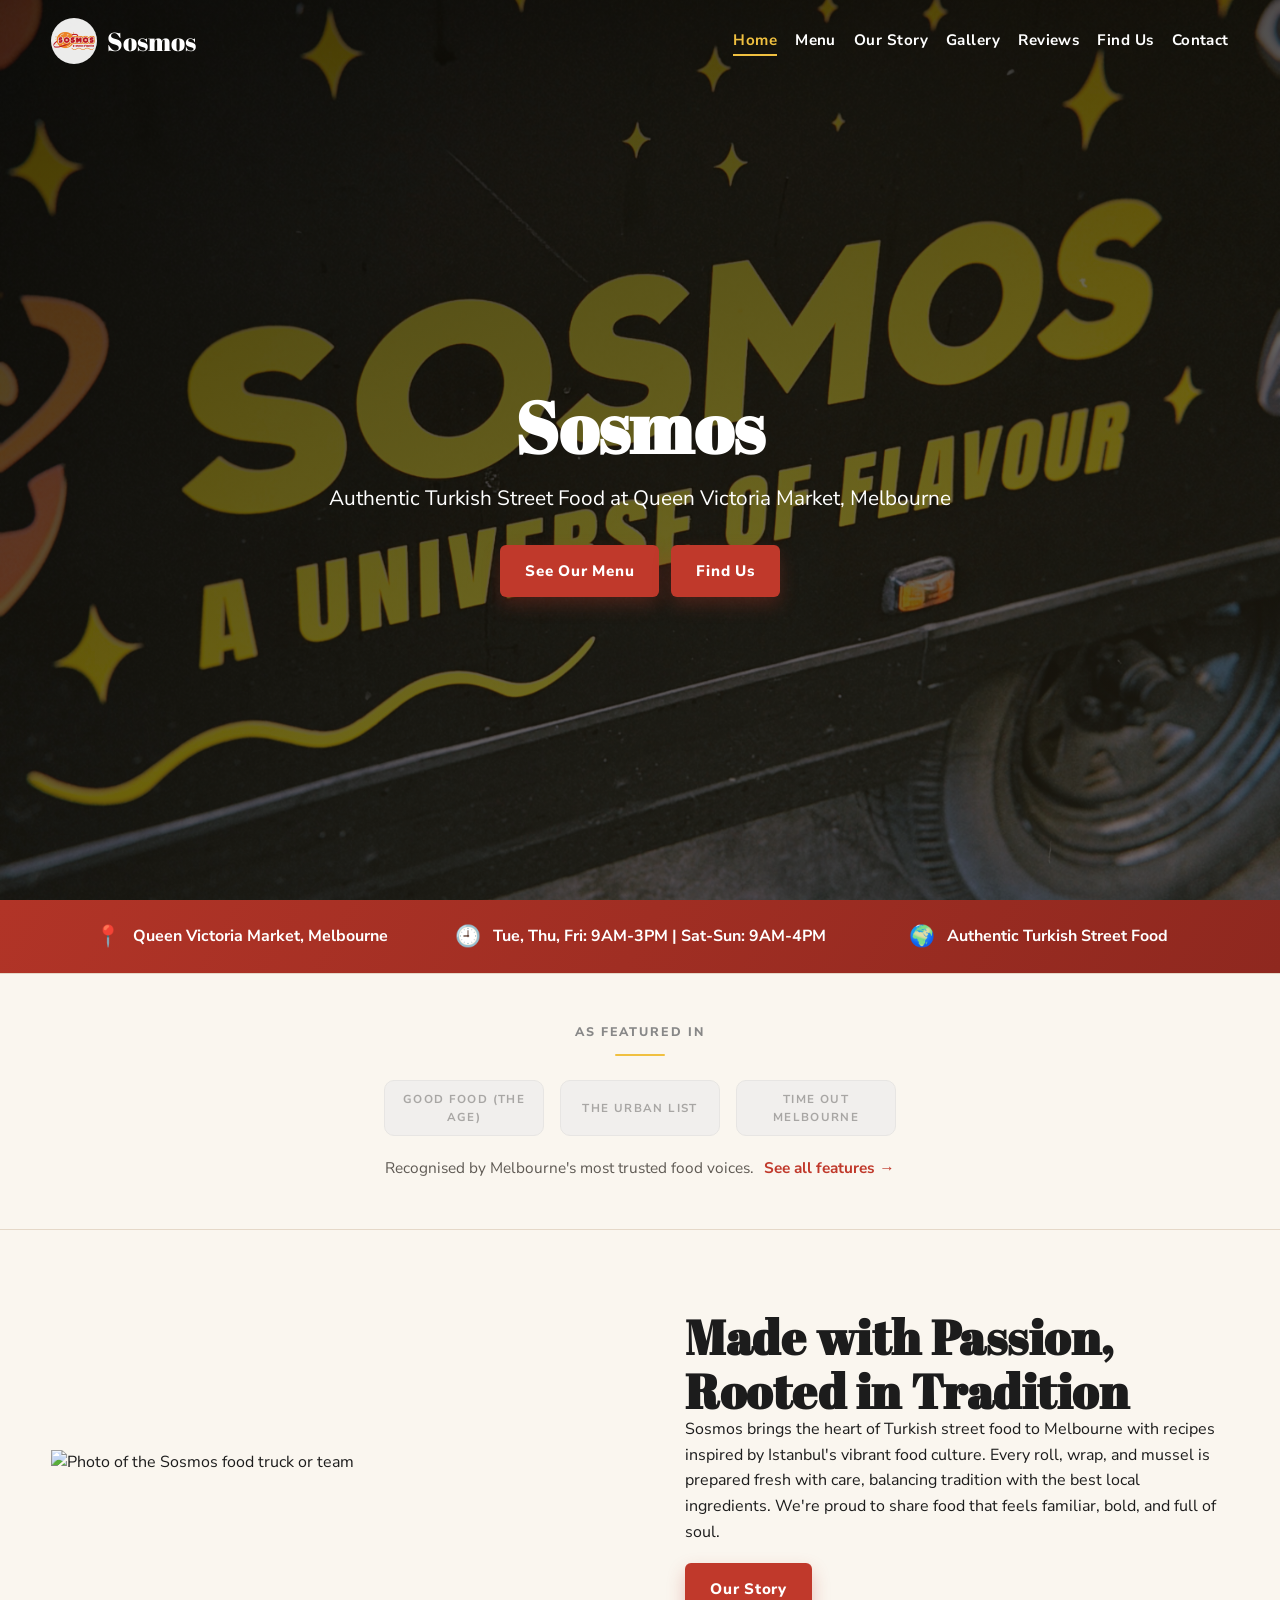
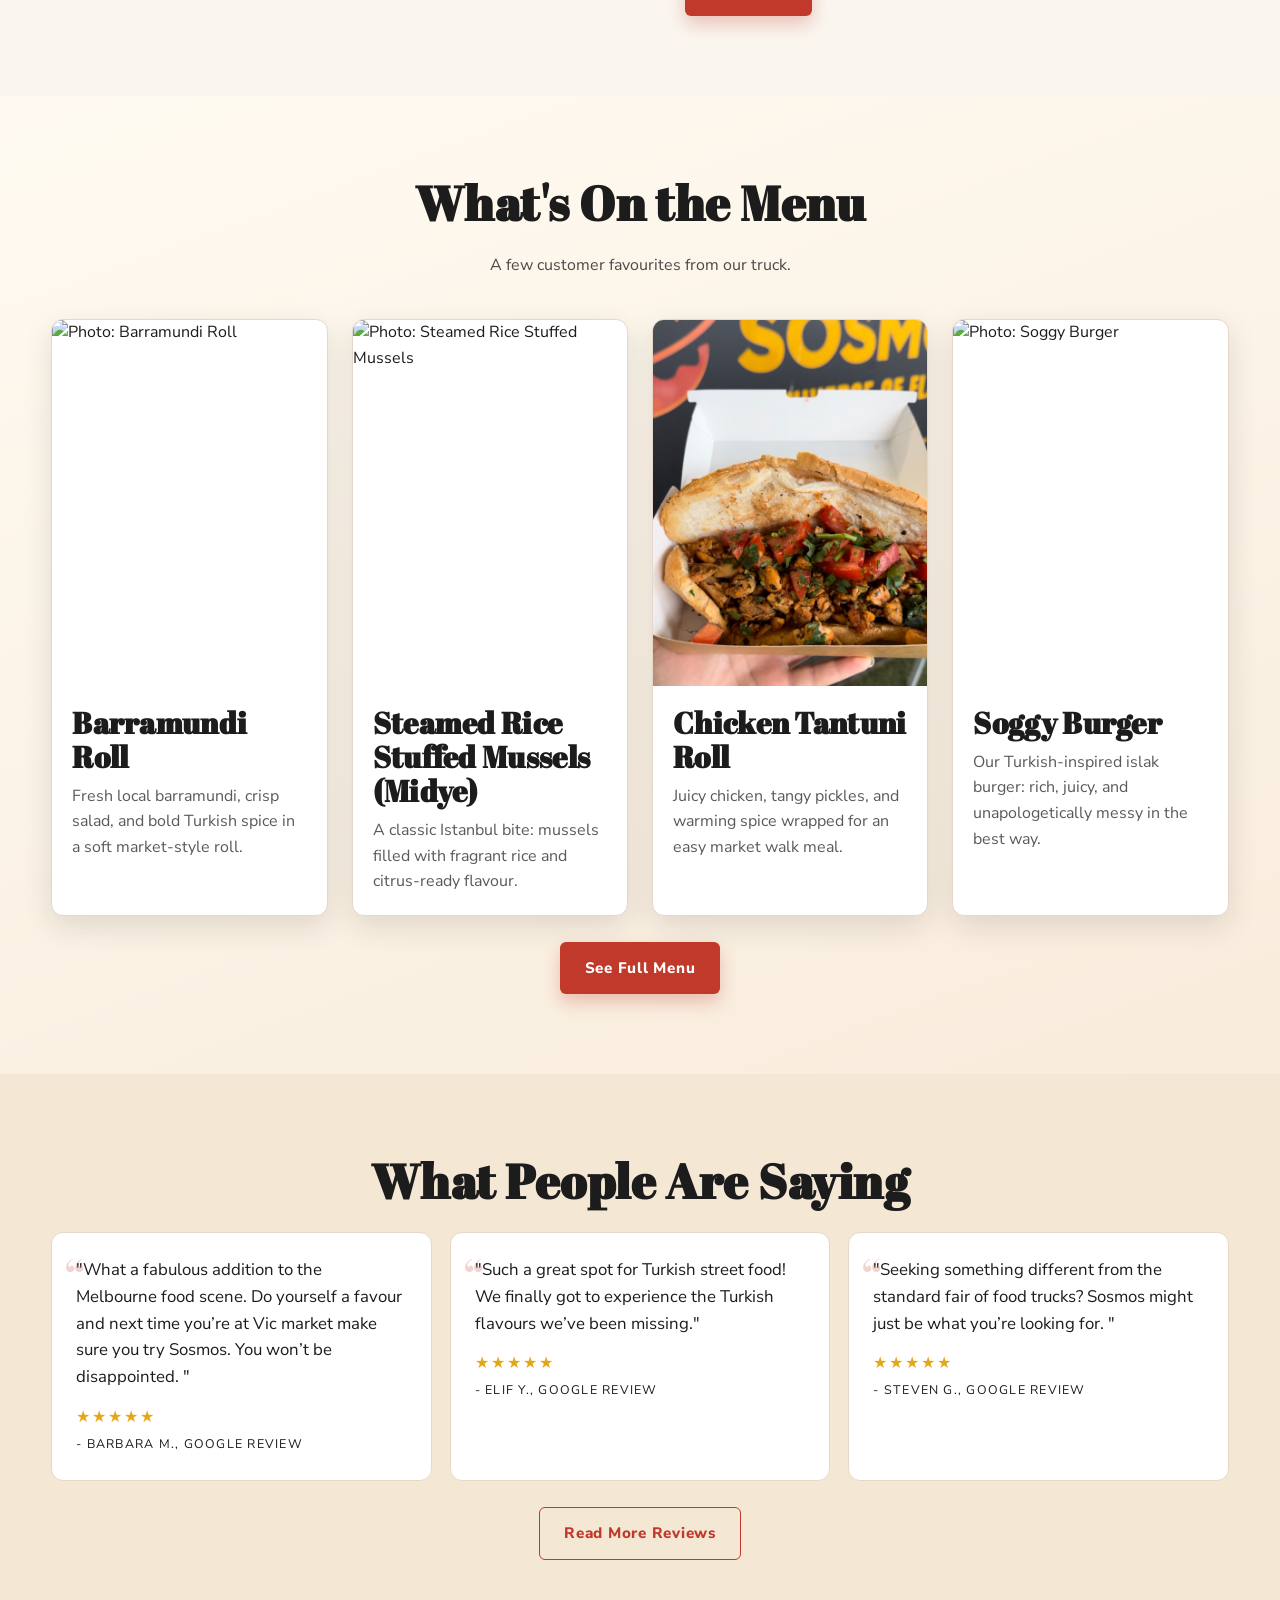
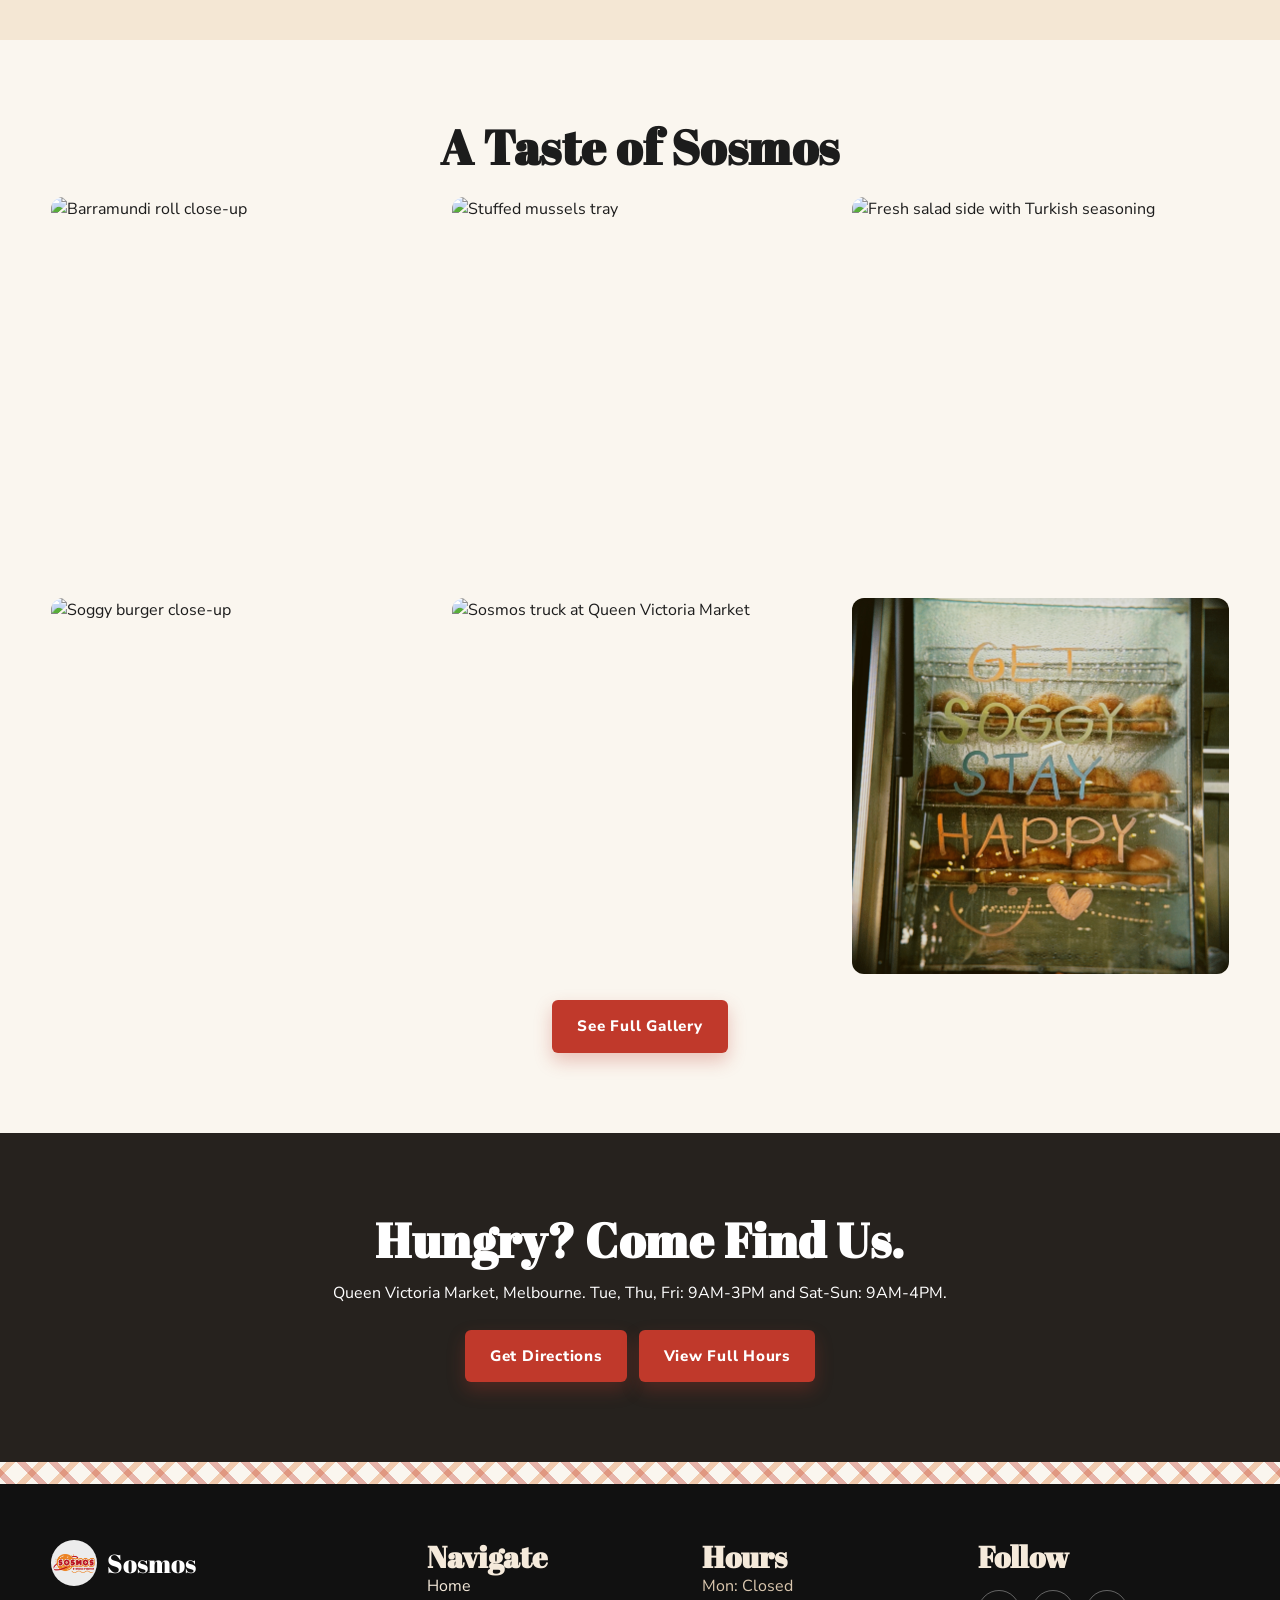
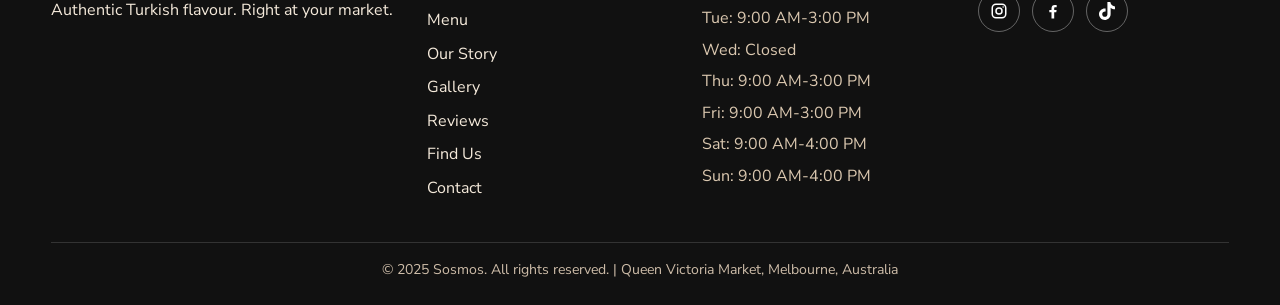
==== commit 8a10aa48: "update reviews and home" ====
--- a/index.html
+++ b/index.html
@@ -78,6 +78,33 @@
       </div>
     </section>
 
+    <section class="starred-on-home">
+      <div class="container">
+        <p class="starred-on-home__label reveal">AS FEATURED IN</p>
+        <div class="starred-on-home__accent reveal" aria-hidden="true"></div>
+
+        <div class="starred-on-home__logos">
+          <!-- STARRED ON LOGO — Duplicate this block to add more. Update href with real article/post URL. -->
+          <a href="https://www.theage.com.au/goodfood/melbourne-eating-out/the-soggy-burger-at-this-queen-vic-market-stall-is-sparking-melbourne-s-next-snack-craze-20251204-p5nkv7.html" target="_blank" rel="noopener noreferrer" class="starred-on-home__logo-link reveal" aria-label="Read Good Food (The Age) feature">
+            <div class="starred-on-home__logo-placeholder">Good Food (The Age)</div>
+          </a>
+          <!-- STARRED ON LOGO — Duplicate this block to add more. Update href with real article/post URL. -->
+          <a href="https://www.theurbanlist.com/melbourne/a-list/sosmos" target="_blank" rel="noopener noreferrer" class="starred-on-home__logo-link reveal" aria-label="Read The Urban List feature">
+            <div class="starred-on-home__logo-placeholder">The Urban List</div>
+          </a>
+          <!-- STARRED ON LOGO — Duplicate this block to add more. Update href with real article/post URL. -->
+          <a href="https://www.instagram.com/reel/DTevna6CZff/" target="_blank" rel="noopener noreferrer" class="starred-on-home__logo-link reveal" aria-label="View Time Out Melbourne Instagram feature">
+            <div class="starred-on-home__logo-placeholder">Time Out Melbourne</div>
+          </a>
+        </div>
+
+        <p class="starred-on-home__cta reveal">
+          Recognised by Melbourne's most trusted food voices.
+          <a href="reviews.html#starred-on">See all features →</a>
+        </p>
+      </div>
+    </section>
+
     <section class="section">
       <div class="container grid-2">
         <div class="reveal">
@@ -263,9 +290,6 @@
       Australia</div>
   </footer>
 
-  <script>
-    window.SOSMOS_REVIEWS_API_URL = "https://sosmos-google-reviews.anillatici.workers.dev/api/google-reviews";
-  </script>
   <script src="js/main.js"></script>
 </body>
 
--- a/css/styles.css
+++ b/css/styles.css
@@ -451,6 +451,89 @@
   font-size: 1.3rem;
 }
 
+.starred-on-home {
+  background: var(--color-light);
+  padding: 48px 0;
+  border-top: 1px solid var(--color-border);
+  border-bottom: 1px solid var(--color-border);
+}
+
+.starred-on-home__label {
+  margin: 0;
+  text-align: center;
+  font-size: 0.78rem;
+  letter-spacing: 0.16em;
+  text-transform: uppercase;
+  font-weight: 800;
+  color: var(--color-muted);
+}
+
+.starred-on-home__accent {
+  width: 50px;
+  height: 2px;
+  margin: 12px auto 24px;
+  background: var(--color-accent);
+  border-radius: 999px;
+}
+
+.starred-on-home__logos {
+  display: flex;
+  justify-content: center;
+  align-items: center;
+  gap: 16px;
+}
+
+.starred-on-home__logo-link {
+  display: inline-flex;
+}
+
+.starred-on-home__logo-placeholder {
+  width: 160px;
+  min-height: 56px;
+  padding: 0 12px;
+  border-radius: 10px;
+  border: 1px solid var(--color-border);
+  border-bottom-width: 1px;
+  background: #edeae4;
+  color: #77716a;
+  font-size: 0.72rem;
+  letter-spacing: 0.12em;
+  text-transform: uppercase;
+  font-weight: 700;
+  display: grid;
+  place-items: center;
+  text-align: center;
+  filter: grayscale(100%) opacity(0.6);
+  transition: transform var(--transition), filter var(--transition), border-bottom-color var(--transition), border-bottom-width var(--transition), box-shadow var(--transition);
+}
+
+.starred-on-home__logo-link:hover .starred-on-home__logo-placeholder,
+.starred-on-home__logo-link:focus-visible .starred-on-home__logo-placeholder {
+  transform: translateY(-3px);
+  filter: grayscale(0%) opacity(1);
+  border-bottom-color: var(--color-accent);
+  border-bottom-width: 2px;
+  box-shadow: 0 10px 20px rgba(28, 28, 28, 0.08);
+}
+
+.starred-on-home__cta {
+  margin: 20px auto 0;
+  text-align: center;
+  color: #5f5a54;
+  font-size: 0.96rem;
+}
+
+.starred-on-home__cta a {
+  margin-left: 6px;
+  color: var(--color-primary);
+  font-weight: 700;
+}
+
+.starred-on-home__cta a:hover,
+.starred-on-home__cta a:focus-visible {
+  text-decoration: underline;
+}
+
 .grid-2 {
   display: grid;
   gap: 36px;
@@ -829,6 +912,283 @@
   right: 20px;
 }
 
+/* Starred On Section */
+.starred-on {
+  background: linear-gradient(160deg, #fffaf1 0%, #f8ecdc 100%);
+}
+
+.starred-on__header,
+.influencer-reviews__header {
+  margin-bottom: 30px;
+}
+
+.starred-on__label,
+.influencer-reviews__label {
+  margin-bottom: 10px;
+  font-size: 0.78rem;
+  letter-spacing: 0.16em;
+  text-transform: uppercase;
+  font-weight: 800;
+}
+
+.starred-on__label {
+  color: var(--color-accent);
+}
+
+.influencer-reviews__label {
+  color: var(--color-primary);
+}
+
+.starred-on__subheading,
+.influencer-reviews__subheading {
+  margin-top: 10px;
+  color: #5a5a5a;
+  max-width: 640px;
+}
+
+.section-accent-divider {
+  width: 80px;
+  height: 4px;
+  border-radius: 999px;
+  margin-top: 16px;
+  background: linear-gradient(90deg, #e1ac1f 0%, #f0c040 100%);
+}
+
+.starred-on-card {
+  display: grid;
+  grid-template-columns: 220px minmax(0, 1fr);
+  gap: 24px;
+  border: 1px solid var(--color-border);
+  border-left: 4px solid var(--color-accent);
+  border-radius: var(--radius-md);
+  padding: 22px;
+  background: var(--color-light);
+  box-shadow: var(--shadow-soft);
+  transition: transform 250ms ease, box-shadow 250ms ease;
+}
+
+.starred-on-card + .starred-on-card {
+  margin-top: 18px;
+}
+
+.starred-on-card:hover {
+  transform: translateY(-3px);
+  box-shadow: var(--shadow-hover);
+}
+
+.starred-on-card__identity {
+  display: grid;
+  justify-items: start;
+  align-content: start;
+  gap: 10px;
+}
+
+.starred-on-card__logo-placeholder {
+  width: 84px;
+  height: 84px;
+  border-radius: 14px;
+  border: 1px solid #ead5b7;
+  background: #fff3df;
+  display: grid;
+  place-items: center;
+  padding: 10px;
+  text-align: center;
+  font-weight: 800;
+  font-size: 0.72rem;
+  line-height: 1.25;
+  color: #7a3f26;
+}
+
+.starred-on-card__logo-placeholder img {
+  width: 100%;
+  height: 100%;
+  object-fit: contain;
+  border-radius: 10px;
+}
+
+.starred-on-card__publication-name {
+  font-weight: 800;
+  font-size: 1.03rem;
+}
+
+.starred-on-card__badge {
+  display: inline-flex;
+  align-items: center;
+  border-radius: 999px;
+  padding: 4px 10px;
+  background: var(--color-accent);
+  color: var(--color-dark);
+  font-size: 0.74rem;
+  font-weight: 800;
+}
+
+.starred-on-card__content {
+  display: grid;
+  gap: 10px;
+  align-content: start;
+}
+
+.starred-on-card__headline {
+  font-size: clamp(1.35rem, 2.4vw, 1.62rem);
+  line-height: 1.2;
+}
+
+.starred-on-card__description {
+  font-size: 0.97rem;
+  line-height: 1.7;
+  color: #414141;
+}
+
+.starred-on-card__date {
+  color: var(--color-muted);
+  font-size: 0.85rem;
+  font-weight: 700;
+}
+
+.starred-on-card__cta {
+  justify-self: end;
+}
+
+.starred-on-card__cta:hover,
+.starred-on-card__cta:focus-visible {
+  text-decoration: underline;
+}
+
+/* Influencer Reviews Section */
+.influencer-reviews {
+  background: #fff;
+  border-top: 1px solid rgba(229, 216, 200, 0.7);
+}
+
+.influencer-reviews__grid {
+  display: grid;
+  gap: 22px;
+  grid-template-columns: repeat(2, minmax(0, 1fr));
+}
+
+.influencer-card {
+  border-top: 3px solid var(--color-primary);
+  border-radius: var(--radius-md);
+  border-right: 1px solid var(--color-border);
+  border-bottom: 1px solid var(--color-border);
+  border-left: 1px solid var(--color-border);
+  background: #fff;
+  box-shadow: var(--shadow-soft);
+  padding: 22px;
+  display: grid;
+  gap: 16px;
+  transition: transform 250ms ease, box-shadow 250ms ease;
+}
+
+.influencer-card:hover {
+  transform: translateY(-4px);
+  box-shadow: var(--shadow-hover);
+}
+
+.influencer-card__identity {
+  display: flex;
+  align-items: center;
+  gap: 12px;
+}
+
+.influencer-card__avatar {
+  width: 56px;
+  height: 56px;
+  border-radius: 50%;
+  background: linear-gradient(145deg, var(--color-primary), var(--color-secondary));
+  color: #fff;
+  display: grid;
+  place-items: center;
+  font-weight: 800;
+}
+
+.influencer-card__handle {
+  display: inline-flex;
+  align-items: center;
+  gap: 8px;
+  color: var(--color-primary);
+  font-weight: 800;
+}
+
+.influencer-card__handle img {
+  width: 14px;
+  height: 14px;
+}
+
+.influencer-card__followers {
+  margin-top: 6px;
+  display: inline-flex;
+  align-items: center;
+  border-radius: 999px;
+  padding: 3px 10px;
+  border: 1px solid #eadfce;
+  background: #f9f3ea;
+  color: #6a655d;
+  font-size: 0.76rem;
+  font-weight: 700;
+}
+
+.influencer-card__quote {
+  margin: 0;
+  position: relative;
+  padding-left: 22px;
+  font-size: 1rem;
+  line-height: 1.7;
+  color: #353535;
+}
+
+.influencer-card__quote::before {
+  content: "❝";
+  position: absolute;
+  top: -10px;
+  left: 0;
+  color: var(--color-accent);
+  font-size: 1.7rem;
+  line-height: 1;
+}
+
+.influencer-card__cta {
+  justify-self: start;
+  padding: 10px 16px;
+  font-size: 0.82rem;
+  letter-spacing: 0.04em;
+}
+
+.influencer-card__cta img {
+  width: 14px;
+  height: 14px;
+  filter: brightness(0) invert(1);
+}
+
+/* Section-specific reveal cadence */
+.starred-on__list > .starred-on-card:nth-child(1) { transition-delay: 0ms; }
+.starred-on__list > .starred-on-card:nth-child(2) { transition-delay: 100ms; }
+.starred-on__list > .starred-on-card:nth-child(3) { transition-delay: 200ms; }
+.starred-on__list > .starred-on-card:nth-child(4) { transition-delay: 300ms; }
+.starred-on__list > .starred-on-card:nth-child(5) { transition-delay: 400ms; }
+.starred-on__list > .starred-on-card:nth-child(6) { transition-delay: 500ms; }
+
+.influencer-reviews__grid > .influencer-card:nth-child(1) { transition-delay: 0ms; }
+.influencer-reviews__grid > .influencer-card:nth-child(2) { transition-delay: 80ms; }
+.influencer-reviews__grid > .influencer-card:nth-child(3) { transition-delay: 160ms; }
+.influencer-reviews__grid > .influencer-card:nth-child(4) { transition-delay: 240ms; }
+.influencer-reviews__grid > .influencer-card:nth-child(5) { transition-delay: 320ms; }
+.influencer-reviews__grid > .influencer-card:nth-child(6) { transition-delay: 400ms; }
+.influencer-reviews__grid > .influencer-card:nth-child(7) { transition-delay: 480ms; }
+.influencer-reviews__grid > .influencer-card:nth-child(8) { transition-delay: 560ms; }
+.influencer-reviews__grid > .influencer-card:nth-child(9) { transition-delay: 640ms; }
+.influencer-reviews__grid > .influencer-card:nth-child(10) { transition-delay: 720ms; }
+
+.starred-on-home__label.reveal { transition-delay: 0ms; }
+.starred-on-home__accent.reveal { transition-delay: 40ms; }
+.starred-on-home__logos > .starred-on-home__logo-link:nth-child(1).reveal { transition-delay: 80ms; }
+.starred-on-home__logos > .starred-on-home__logo-link:nth-child(2).reveal { transition-delay: 160ms; }
+.starred-on-home__logos > .starred-on-home__logo-link:nth-child(3).reveal { transition-delay: 240ms; }
+.starred-on-home__logos > .starred-on-home__logo-link:nth-child(4).reveal { transition-delay: 320ms; }
+.starred-on-home__logos > .starred-on-home__logo-link:nth-child(5).reveal { transition-delay: 400ms; }
+.starred-on-home__logos > .starred-on-home__logo-link:nth-child(6).reveal { transition-delay: 480ms; }
+.starred-on-home__cta.reveal { transition-delay: 320ms; }
+
 .rating-summary {
   display: flex;
   justify-content: center;
@@ -1081,6 +1441,10 @@
 @media (max-width: 768px) {
   .section {
     padding: 48px 0;
+  }
+
+  .starred-on-home {
+    padding: 32px 0;
   }
 
   .nav-wrap {
@@ -1151,6 +1515,19 @@
     grid-template-columns: 1fr;
   }
 
+  .starred-on-card {
+    grid-template-columns: 1fr;
+    gap: 16px;
+  }
+
+  .starred-on-card__cta {
+    justify-self: start;
+  }
+
+  .influencer-reviews__grid {
+    grid-template-columns: 1fr;
+  }
+
   .gallery-card.wide,
   .gallery-card.tall {
     grid-column: auto;
@@ -1171,3 +1548,21 @@
     object-position: center 35%;
   }
 }
+
+@media (max-width: 600px) {
+  .starred-on-home__logos {
+    display: grid;
+    grid-template-columns: repeat(2, minmax(0, 1fr));
+    justify-content: center;
+  }
+
+  .starred-on-home__logo-link {
+    justify-content: center;
+  }
+
+  .starred-on-home__logo-placeholder {
+    width: min(100%, 160px);
+    min-height: 52px;
+    font-size: 0.68rem;
+  }
+}
